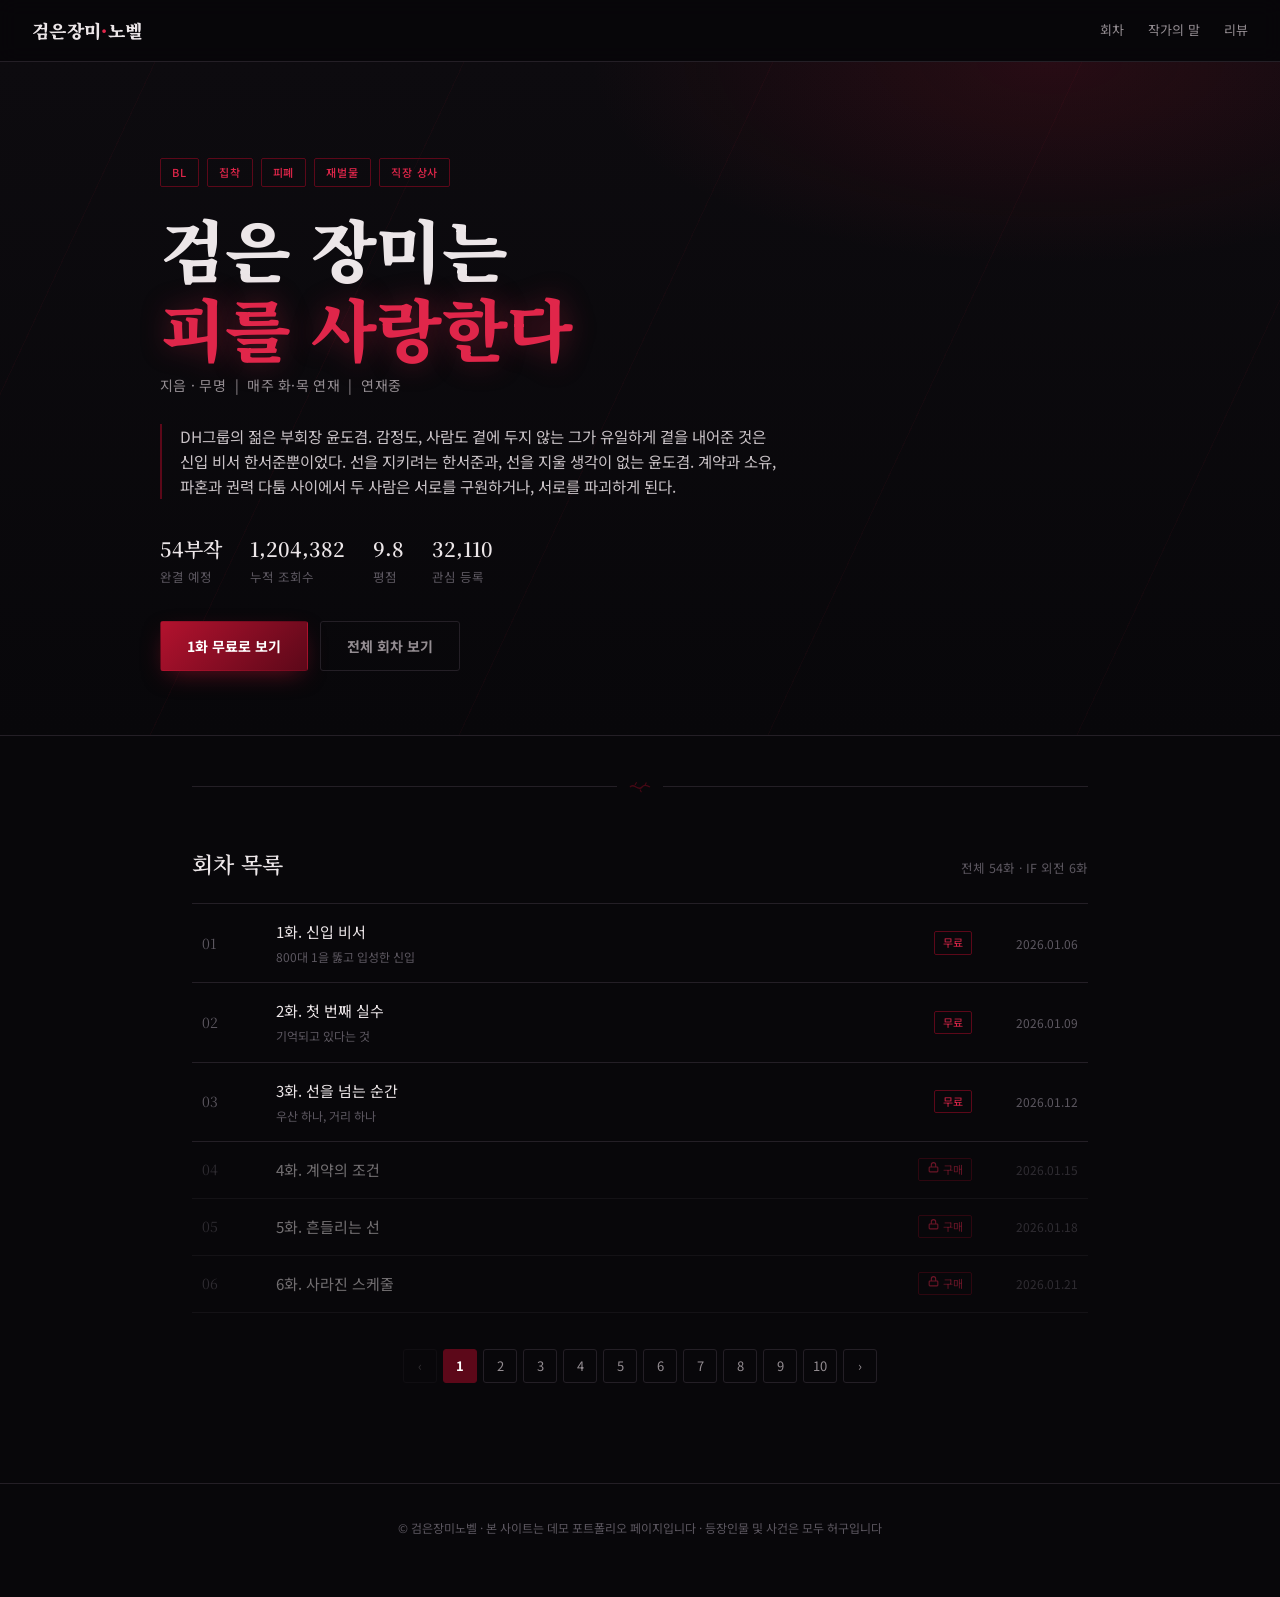
==== index.html @ 2452d122 "Add files via upload" ====
<!DOCTYPE html>
<html lang="ko">
<head>
<meta charset="UTF-8">
<meta name="viewport" content="width=device-width, initial-scale=1.0">
<title>검은 장미는 피를 사랑한다</title>
<meta name="description" content="DH그룹 후계자 윤도겸과 그의 비서 한서준. 집착과 소유욕이 만든 피폐 로맨스.">
<link rel="stylesheet" href="style.css">
</head>
<body>

<div class="topbar">
  <a href="index.html" class="brand">검은장미<span>·</span>노벨</a>
  <nav>
    <a href="#chapters">회차</a>
    <a href="#" onclick="return false;">작가의 말</a>
    <a href="#" onclick="return false;">리뷰</a>
  </nav>
</div>

<header class="hero">
  <div class="hero-inner">
    <div class="hero-tags">
      <span class="tag">BL</span>
      <span class="tag">집착</span>
      <span class="tag">피폐</span>
      <span class="tag">재벌물</span>
      <span class="tag">직장 상사</span>
    </div>
    <h1>검은 장미는<br><span class="accent">피를 사랑한다</span></h1>
    <p class="byline">지음 · 무명 &nbsp;|&nbsp; 매주 화·목 연재 &nbsp;|&nbsp; 연재중</p>
    <p class="synopsis">
      DH그룹의 젊은 부회장 윤도겸. 감정도, 사람도 곁에 두지 않는 그가
      유일하게 곁을 내어준 것은 신입 비서 한서준뿐이었다.
      선을 지키려는 한서준과, 선을 지울 생각이 없는 윤도겸.
      계약과 소유, 파혼과 권력 다툼 사이에서 두 사람은
      서로를 구원하거나, 서로를 파괴하게 된다.
    </p>
    <div class="hero-stats">
      <div><strong>54부작</strong>완결 예정</div>
      <div><strong>1,204,382</strong>누적 조회수</div>
      <div><strong>9.8</strong>평점</div>
      <div><strong>32,110</strong>관심 등록</div>
    </div>
    <div class="hero-actions">
      <a href="ep1.html" class="btn btn-primary">1화 무료로 보기</a>
      <a href="#chapters" class="btn btn-ghost">전체 회차 보기</a>
    </div>
  </div>
</header>

<div class="thorn-divider" style="margin-top:44px;">
  <span class="line"></span>
  <svg width="22" height="14" viewBox="0 0 22 14" fill="none"><path d="M1 7C5 2 9 12 13 7C15 4.5 17 4.5 21 7" stroke="currentColor" stroke-width="1.3"/><path d="M6 5L7.6 2.2M11 9.5L12.4 12.2M16 5.3L17.4 2.6" stroke="currentColor" stroke-width="1.1"/></svg>
  <span class="line"></span>
</div>

<section class="chapters-section" id="chapters">
  <div class="chapters-head">
    <h2>회차 목록</h2>
    <span class="count" id="chapterCount">전체 60화</span>
  </div>

  <ul class="chapter-list" id="chapterList"></ul>

  <div class="if-banner" id="ifBanner" style="display:none;">
    <div class="if-banner-inner">
      <div class="mark">IF</div>
      <p>본편과 다른 선택, 다른 결말 — 독자들이 가장 많이 요청한 순간들을 다시 그린 외전입니다.</p>
    </div>
  </div>

  <div class="pagination" id="pagination"></div>
</section>

<footer>
  © 검은장미노벨 · 본 사이트는 데모 포트폴리오 페이지입니다 · 등장인물 및 사건은 모두 허구입니다
</footer>

<script>
/* ---------- 데이터 ---------- */
const PER_PAGE = 6;
const TOTAL_PAGES = 10;

const mainTitles = [
  ["1화","신입 비서","800대 1을 뚫고 입성한 신입"],
  ["2화","첫 번째 실수","기억되고 있다는 것"],
  ["3화","선을 넘는 순간","우산 하나, 거리 하나"],
  ["4화","계약의 조건",""],
  ["5화","흔들리는 선",""],
  ["6화","사라진 스케줄",""],
  ["7화","뜻밖의 초대",""],
  ["8화","부회장의 방",""],
  ["9화","소문",""],
  ["10화","검은 장미 한 송이",""],
  ["11화","잠식",""],
  ["12화","균열",""],
  ["13화","후계자 발표",""],
  ["14화","정략결혼",""],
  ["15화","파혼 선언",""],
  ["16화","감금",""],
  ["17화","열쇠는 하나뿐",""],
  ["18화","권력 다툼의 시작",""],
  ["19화","배신",""],
  ["20화","납치",""],
  ["21화","협상",""],
  ["22화","되찾은 자리",""],
  ["23화","진실",""],
  ["24화","마지막 이사회",""],
  ["25화","선택",""],
  ["26화","대가",""],
  ["27화","재계약",""],
  ["28화","은밀한 거래",""],
  ["29화","그림자",""],
  ["30화","폭로",""],
  ["31화","추락",""],
  ["32화","붕괴 직전",""],
  ["33화","마지막 경고",""],
  ["34화","밀실",""],
  ["35화","사냥",""],
  ["36화","도주",""],
  ["37화","되돌릴 수 없는 선",""],
  ["38화","심연",""],
  ["39화","각성",""],
  ["40화","반격",""],
  ["41화","최후의 이사회",""],
  ["42화","승계 전쟁",""],
  ["43화","무너지는 벽",""],
  ["44화","진심",""],
  ["45화","고백",""],
  ["46화","상처",""],
  ["47화","봉합",""],
  ["48화","겨울의 끝",""],
  ["49화","봄이 오는 소리",""],
  ["50화","구원",""],
  ["51화","서로에게",""],
  ["52화","마지막 장미",""],
  ["53화","완결",""],
  ["54화","에필로그 · 그 후",""],
];

const ifTitles = [
  ["IF 1","그날, 비가 오지 않았다면",""],
  ["IF 2","다른 선택",""],
  ["IF 3","파혼하지 않았다면",""],
  ["IF 4","한서준이 끝까지 몰랐다면",""],
  ["IF 5","겨울, 두 사람의 신혼",""],
  ["IF 6","몇 년 후",""],
];

const links = {1:"ep1.html", 2:"ep2.html", 3:"ep3.html"};

function baseDate(offsetDays){
  const d = new Date(2026,0,6); // 2026-01-06 화요일 연재 시작
  d.setDate(d.getDate() + offsetDays);
  return `${d.getFullYear()}.${String(d.getMonth()+1).padStart(2,'0')}.${String(d.getDate()).padStart(2,'0')}`;
}

const mainChapters = mainTitles.map((t, i) => ({
  num: i+1,
  title: t[0] + ". " + t[1],
  sub: t[2],
  date: baseDate(i*3),
  locked: !(i+1 in links),
  link: links[i+1] || null,
  free: (i+1) <= 3,
}));

const ifChapters = ifTitles.map((t, i) => ({
  num: null,
  title: t[0] + " · " + t[1],
  sub: t[2],
  date: baseDate(200 + i*7),
  locked: true,
  link: null,
  free: false,
  isIf: true,
}));

document.getElementById('chapterCount').textContent = `전체 ${mainChapters.length}화 · IF 외전 ${ifChapters.length}화`;

/* ---------- 렌더 ---------- */
function renderList(page){
  const listEl = document.getElementById('chapterList');
  const ifBanner = document.getElementById('ifBanner');
  listEl.innerHTML = '';

  let pageItems;
  if(page < TOTAL_PAGES){
    const start = (page-1)*PER_PAGE;
    pageItems = mainChapters.slice(start, start+PER_PAGE);
    ifBanner.style.display = 'none';
  } else {
    // 마지막 페이지: 남은 본편 + IF 외전
    const start = (page-1)*PER_PAGE;
    const remain = mainChapters.slice(start, start+PER_PAGE);
    pageItems = remain.concat(ifChapters);
    ifBanner.style.display = remain.length ? 'block' : 'none';
    if(!remain.length){ ifBanner.style.display='none'; }
  }

  pageItems.forEach(ch => {
    const locked = ch.locked;
    const tag = locked ? 'div' : 'a';
    const row = document.createElement(tag);
    row.className = 'chapter-row' + (locked ? ' locked' : '');
    if(!locked) row.href = ch.link;

    const lockSvg = `<svg class="lock-icon" viewBox="0 0 24 24" fill="none" stroke="currentColor" stroke-width="2"><rect x="4" y="11" width="16" height="9" rx="1.5"/><path d="M8 11V7a4 4 0 0 1 8 0v4"/></svg>`;

    row.innerHTML = `
      <span class="ch-num">${ch.num ? String(ch.num).padStart(2,'0') : '·'}</span>
      <span class="ch-title">${ch.title}${ch.isIf ? '<span class="if-flag">IF 외전</span>' : ''}${ch.sub ? `<small>${ch.sub}</small>` : ''}</span>
      <span class="ch-badge">${ch.free ? '무료' : (locked ? lockSvg + ' 구매' : '무료')}</span>
      <span class="ch-date">${ch.date}</span>
    `;
    listEl.appendChild(row);
  });
}

function renderPagination(active){
  const el = document.getElementById('pagination');
  el.innerHTML = '';
  const prev = document.createElement('button');
  prev.textContent = '‹';
  prev.disabled = active === 1;
  prev.onclick = () => goPage(active-1);
  el.appendChild(prev);

  for(let p=1; p<=TOTAL_PAGES; p++){
    const b = document.createElement('button');
    b.textContent = p;
    if(p === active) b.classList.add('active');
    b.onclick = () => goPage(p);
    el.appendChild(b);
  }

  const next = document.createElement('button');
  next.textContent = '›';
  next.disabled = active === TOTAL_PAGES;
  next.onclick = () => goPage(active+1);
  el.appendChild(next);
}

function goPage(p){
  if(p < 1 || p > TOTAL_PAGES) return;
  renderList(p);
  renderPagination(p);
  document.getElementById('chapters').scrollIntoView({behavior:'smooth', block:'start'});
}

goPage(1);
</script>

</body>
</html>
---- style.css ----
/* ==========================================================================
   검은 장미는 피를 사랑한다 — 웹소설 플랫폼 스타일
   Palette: 근본은 칠흑, 상흔처럼 번지는 붉은색
   ========================================================================== */

@import url('https://fonts.googleapis.com/css2?family=Noto+Serif+KR:wght@200;400;600;900&family=Noto+Sans+KR:wght@300;400;500;700&display=swap');

:root{
  --black-deep:#08070a;
  --black:#0d0b0f;
  --black-elevated:#161318;
  --black-line:#241f26;
  --red:#b3122e;
  --red-bright:#e0264a;
  --red-deep:#5c0819;
  --text:#ece6e8;
  --text-dim:#948d92;
  --text-faint:#5c5760;
  --serif:'Noto Serif KR', serif;
  --sans:'Noto Sans KR', sans-serif;
}

*{box-sizing:border-box;}
html{scroll-behavior:smooth;}

body{
  margin:0;
  background:var(--black-deep);
  color:var(--text);
  font-family:var(--sans);
  line-height:1.6;
  -webkit-font-smoothing:antialiased;
}

a{color:inherit; text-decoration:none;}

::selection{background:var(--red-deep); color:#fff;}

/* focus visibility for keyboard nav */
a:focus-visible, button:focus-visible{
  outline:2px solid var(--red-bright);
  outline-offset:3px;
}

@media (prefers-reduced-motion: reduce){
  *{animation-duration:0.001ms !important; transition-duration:0.001ms !important;}
}

/* ---------- 상단 바 ---------- */
.topbar{
  position:sticky; top:0; z-index:40;
  display:flex; align-items:center; justify-content:space-between;
  padding:16px 32px;
  background:rgba(8,7,10,0.85);
  backdrop-filter:blur(10px);
  border-bottom:1px solid var(--black-line);
}
.topbar .brand{
  font-family:var(--serif); font-weight:900; letter-spacing:0.02em;
  font-size:18px; color:var(--text);
}
.topbar .brand span{color:var(--red-bright);}
.topbar nav{display:flex; gap:24px; font-size:13px; color:var(--text-dim);}
.topbar nav a:hover{color:var(--red-bright);}

/* ---------- 히어로 ---------- */
.hero{
  position:relative;
  padding:96px 32px 64px;
  overflow:hidden;
  background:
    radial-gradient(ellipse 60% 50% at 82% 0%, rgba(179,18,46,0.16), transparent 60%),
    linear-gradient(180deg, var(--black) 0%, var(--black-deep) 100%);
  border-bottom:1px solid var(--black-line);
}
.hero::before{
  /* 갈라진 장미 가시 라인 - signature element */
  content:"";
  position:absolute; inset:0;
  background-image: repeating-linear-gradient(115deg, transparent 0 140px, rgba(179,18,46,0.05) 140px 141px, transparent 141px 280px);
  pointer-events:none;
}
.hero-inner{
  max-width:960px; margin:0 auto; position:relative; z-index:1;
}
.hero-tags{
  display:flex; gap:8px; margin-bottom:22px; flex-wrap:wrap;
}
.tag{
  font-size:11px; letter-spacing:0.08em; padding:5px 11px;
  border:1px solid var(--red-deep); color:var(--red-bright);
  border-radius:2px; font-family:var(--sans); font-weight:500;
}
.hero h1{
  font-family:var(--serif); font-weight:900;
  font-size:clamp(40px, 6vw, 68px);
  line-height:1.15; margin:0 0 8px;
  letter-spacing:-0.01em;
}
.hero h1 .accent{
  color:var(--red-bright);
  text-shadow:0 0 28px rgba(224,38,74,0.35);
}
.hero .byline{
  font-size:14px; color:var(--text-dim); margin:0 0 28px;
  font-family:var(--sans); letter-spacing:0.02em;
}
.hero .synopsis{
  font-size:15.5px; color:var(--text); max-width:620px;
  border-left:2px solid var(--red-deep); padding-left:18px;
  margin:0 0 34px; color:#c9c2c6;
}
.hero-stats{
  display:flex; gap:28px; margin-bottom:34px; flex-wrap:wrap;
}
.hero-stats div{font-size:12.5px; color:var(--text-faint);}
.hero-stats strong{
  display:block; font-family:var(--serif); font-size:20px;
  color:var(--text); font-weight:600; margin-bottom:2px;
}
.hero-actions{display:flex; gap:12px; flex-wrap:wrap;}
.btn{
  font-family:var(--sans); font-size:14px; font-weight:700;
  padding:13px 26px; border-radius:3px; cursor:pointer;
  border:1px solid transparent; transition:transform .15s ease, box-shadow .15s ease;
}
.btn:hover{transform:translateY(-1px);}
.btn-primary{
  background:linear-gradient(135deg, var(--red) 0%, var(--red-deep) 100%);
  color:#fff; box-shadow:0 8px 24px -8px rgba(179,18,46,0.6);
}
.btn-ghost{
  background:transparent; border-color:var(--black-line); color:var(--text-dim);
}
.btn-ghost:hover{border-color:var(--red-deep); color:var(--text);}

/* ---------- 가시 구분선 ---------- */
.thorn-divider{
  max-width:960px; margin:0 auto; padding:0 32px;
  display:flex; align-items:center; gap:12px; color:var(--red-deep);
}
.thorn-divider .line{flex:1; height:1px; background:var(--black-line);}
.thorn-divider svg{flex-shrink:0; opacity:0.75;}

/* ---------- 목차 섹션 ---------- */
.chapters-section{
  max-width:960px; margin:0 auto; padding:52px 32px 100px;
}
.chapters-head{
  display:flex; align-items:baseline; justify-content:space-between;
  margin-bottom:22px; flex-wrap:wrap; gap:10px;
}
.chapters-head h2{
  font-family:var(--serif); font-weight:600; font-size:22px; margin:0;
}
.chapters-head .count{font-size:12.5px; color:var(--text-faint);}

.chapter-list{list-style:none; margin:0; padding:0; border-top:1px solid var(--black-line);}
.chapter-row{
  display:grid;
  grid-template-columns:56px 1fr auto 88px;
  align-items:center; gap:18px;
  padding:16px 10px;
  border-bottom:1px solid var(--black-line);
  transition:background .15s ease;
}
a.chapter-row{cursor:pointer;}
a.chapter-row:hover{background:var(--black-elevated);}
a.chapter-row:hover .ch-title{color:var(--red-bright);}
.chapter-row.locked{opacity:0.46; cursor:not-allowed;}
.chapter-row.locked:hover{background:transparent;}

.ch-num{
  font-family:var(--serif); font-size:14px; color:var(--text-faint);
  font-variant-numeric:tabular-nums;
}
.ch-title{font-size:15px; color:var(--text); transition:color .15s ease;}
.ch-title small{display:block; font-size:12px; color:var(--text-faint); margin-top:3px; font-weight:400;}
.ch-badge{font-size:11px; color:var(--red-bright); border:1px solid var(--red-deep); padding:2px 8px; border-radius:2px; white-space:nowrap;}
.ch-date{font-size:12px; color:var(--text-faint); text-align:right; display:flex; align-items:center; justify-content:flex-end; gap:6px;}

.lock-icon{width:13px; height:13px; flex-shrink:0;}

.if-flag{
  display:inline-block; margin-left:10px; font-size:10.5px;
  color:var(--black-deep); background:var(--red-bright);
  padding:2px 7px; border-radius:2px; font-weight:700; letter-spacing:.02em;
  vertical-align:middle;
}

/* ---------- 페이지네이션 ---------- */
.pagination{
  display:flex; justify-content:center; align-items:center;
  gap:6px; margin-top:36px; flex-wrap:wrap;
}
.pagination button{
  min-width:34px; height:34px; padding:0 8px;
  background:transparent; border:1px solid var(--black-line);
  color:var(--text-dim); font-family:var(--sans); font-size:13px;
  border-radius:3px; cursor:pointer; transition:all .15s ease;
}
.pagination button:hover{border-color:var(--red-deep); color:var(--text);}
.pagination button.active{
  background:var(--red-deep); border-color:var(--red-deep); color:#fff; font-weight:700;
}
.pagination button:disabled{opacity:0.3; cursor:not-allowed;}

/* ---------- IF 외전 안내 배너 ---------- */
.if-banner{
  max-width:960px; margin:0 auto 0; padding:0 32px;
}
.if-banner-inner{
  border:1px solid var(--red-deep);
  background:linear-gradient(135deg, rgba(179,18,46,0.08), transparent);
  padding:22px 24px; border-radius:4px;
  display:flex; align-items:center; gap:16px; flex-wrap:wrap;
  margin-top:8px;
}
.if-banner-inner .mark{
  font-family:var(--serif); font-weight:900; font-size:26px; color:var(--red-bright);
}
.if-banner-inner p{margin:0; font-size:13.5px; color:var(--text-dim); flex:1; min-width:220px;}

/* ---------- 잠금 유료 안내 카드 ---------- */
.locked-cta{
  max-width:960px; margin:26px auto 0; padding:0 32px;
}
.locked-cta-inner{
  border:1px dashed var(--black-line);
  padding:20px 22px; border-radius:4px; text-align:center;
  color:var(--text-faint); font-size:13px;
}
.locked-cta-inner strong{color:var(--red-bright); font-weight:700;}

/* ---------- 푸터 ---------- */
footer{
  border-top:1px solid var(--black-line);
  padding:34px 32px 60px; text-align:center;
  color:var(--text-faint); font-size:12px;
}

/* ---------- 뷰어(회차 읽기) 페이지 ---------- */
.viewer-header{
  max-width:720px; margin:0 auto; padding:64px 28px 28px;
}
.viewer-header .back{
  font-size:12.5px; color:var(--text-faint); display:inline-flex; align-items:center; gap:6px; margin-bottom:26px;
}
.viewer-header .back:hover{color:var(--red-bright);}
.viewer-header .eyebrow{font-size:12px; letter-spacing:0.1em; color:var(--red-bright); margin-bottom:10px; font-weight:700;}
.viewer-header h1{font-family:var(--serif); font-size:clamp(26px,4vw,34px); margin:0 0 8px; font-weight:700;}
.viewer-header .meta{font-size:12.5px; color:var(--text-faint);}

.viewer-body{
  max-width:720px; margin:0 auto; padding:0 28px 80px;
  font-family:var(--serif);
  font-size:17.5px; line-height:2.05; color:#dcd6d9;
}
.viewer-body p{margin:0 0 1.4em;}
.viewer-body .scene-break{
  text-align:center; color:var(--red-deep); margin:2.6em 0; letter-spacing:0.5em; font-size:12px;
}

.viewer-nav{
  max-width:720px; margin:0 auto; padding:0 28px 90px;
  display:flex; justify-content:space-between; gap:12px;
}
.viewer-nav a, .viewer-nav span{
  flex:1; padding:14px 18px; border:1px solid var(--black-line);
  border-radius:3px; font-size:13px; color:var(--text-dim); text-align:center;
}
.viewer-nav a:hover{border-color:var(--red-deep); color:var(--text);}
.viewer-nav span{opacity:0.35; cursor:not-allowed;}

@media (max-width:640px){
  .chapter-row{grid-template-columns:36px 1fr 70px; grid-template-areas:"num title date" ". title badge";}
  .ch-badge{display:none;}
  .topbar nav{display:none;}
  .hero{padding:72px 20px 48px;}
  .chapters-section{padding:40px 20px 80px;}
}
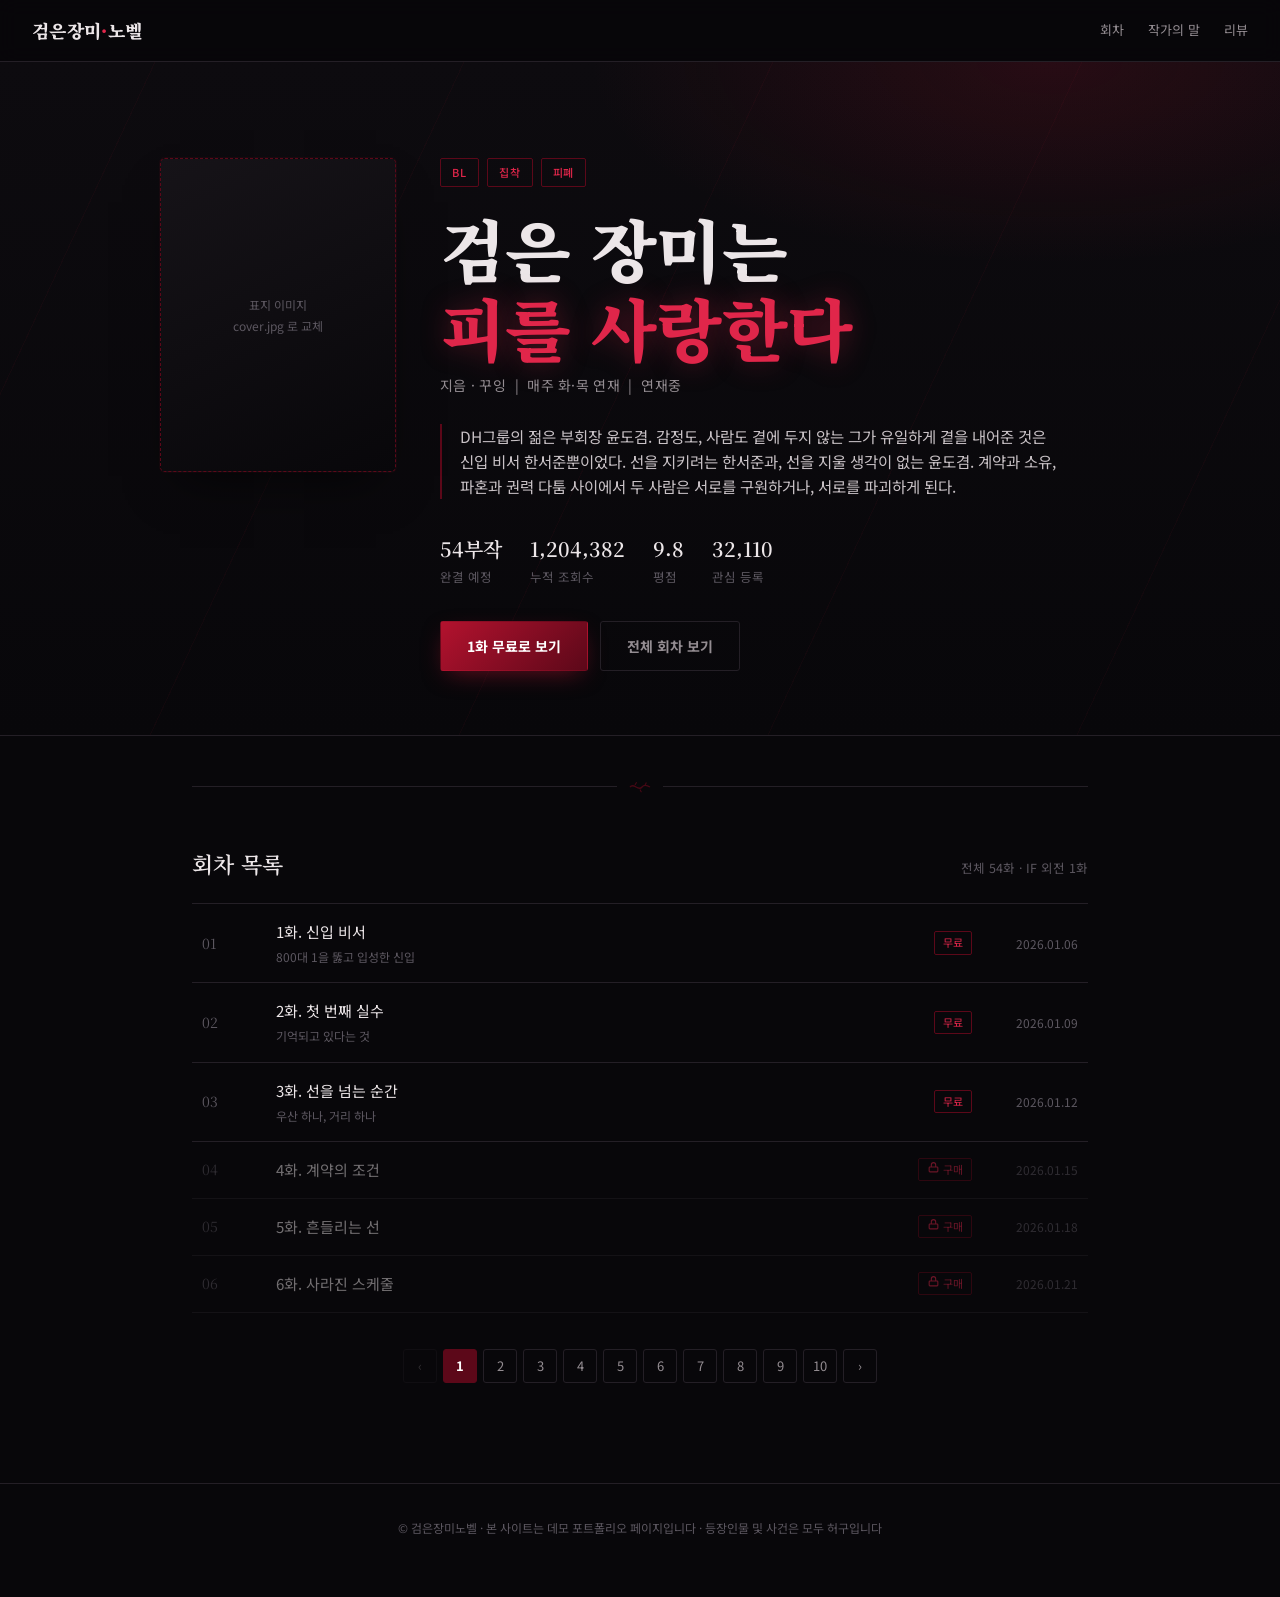
==== commit bd3e8059: "Add files via upload" ====
--- a/index.html
+++ b/index.html
@@ -20,31 +20,36 @@
 
 <header class="hero">
   <div class="hero-inner">
-    <div class="hero-tags">
-      <span class="tag">BL</span>
-      <span class="tag">집착</span>
-      <span class="tag">피폐</span>
-      <span class="tag">재벌물</span>
-      <span class="tag">직장 상사</span>
+    <div class="hero-cover" id="heroCover">
+      <img src="cover.jpg" alt="검은 장미는 피를 사랑한다 표지"
+           onerror="this.style.display='none'; this.parentElement.classList.add('cover-empty');">
+    
     </div>
-    <h1>검은 장미는<br><span class="accent">피를 사랑한다</span></h1>
-    <p class="byline">지음 · 무명 &nbsp;|&nbsp; 매주 화·목 연재 &nbsp;|&nbsp; 연재중</p>
-    <p class="synopsis">
-      DH그룹의 젊은 부회장 윤도겸. 감정도, 사람도 곁에 두지 않는 그가
-      유일하게 곁을 내어준 것은 신입 비서 한서준뿐이었다.
-      선을 지키려는 한서준과, 선을 지울 생각이 없는 윤도겸.
-      계약과 소유, 파혼과 권력 다툼 사이에서 두 사람은
-      서로를 구원하거나, 서로를 파괴하게 된다.
-    </p>
-    <div class="hero-stats">
-      <div><strong>54부작</strong>완결 예정</div>
-      <div><strong>1,204,382</strong>누적 조회수</div>
-      <div><strong>9.8</strong>평점</div>
-      <div><strong>32,110</strong>관심 등록</div>
-    </div>
-    <div class="hero-actions">
-      <a href="ep1.html" class="btn btn-primary">1화 무료로 보기</a>
-      <a href="#chapters" class="btn btn-ghost">전체 회차 보기</a>
+    <div class="hero-text">
+      <div class="hero-tags">
+        <span class="tag">BL</span>
+        <span class="tag">집착</span>
+        <span class="tag">피폐</span>
+      </div>
+      <h1>검은 장미는<br><span class="accent">피를 사랑한다</span></h1>
+      <p class="byline">지음 · 꾸잉 &nbsp;|&nbsp; 매주 화·목 연재 &nbsp;|&nbsp; 연재중</p>
+      <p class="synopsis">
+        DH그룹의 젊은 부회장 윤도겸. 감정도, 사람도 곁에 두지 않는 그가
+        유일하게 곁을 내어준 것은 신입 비서 한서준뿐이었다.
+        선을 지키려는 한서준과, 선을 지울 생각이 없는 윤도겸.
+        계약과 소유, 파혼과 권력 다툼 사이에서 두 사람은
+        서로를 구원하거나, 서로를 파괴하게 된다.
+      </p>
+      <div class="hero-stats">
+        <div><strong>54부작</strong>완결 예정</div>
+        <div><strong>1,204,382</strong>누적 조회수</div>
+        <div><strong>9.8</strong>평점</div>
+        <div><strong>32,110</strong>관심 등록</div>
+      </div>
+      <div class="hero-actions">
+        <a href="ep1.html" class="btn btn-primary">1화 무료로 보기</a>
+        <a href="#chapters" class="btn btn-ghost">전체 회차 보기</a>
+      </div>
     </div>
   </div>
 </header>
@@ -140,12 +145,7 @@
 ];
 
 const ifTitles = [
-  ["IF 1","그날, 비가 오지 않았다면",""],
-  ["IF 2","다른 선택",""],
-  ["IF 3","파혼하지 않았다면",""],
-  ["IF 4","한서준이 끝까지 몰랐다면",""],
-  ["IF 5","겨울, 두 사람의 신혼",""],
-  ["IF 6","몇 년 후",""],
+  ["IF","비 오는 날, 주운 것","한서준을 만나기 전, 다른 시간선의 윤도겸"],
 ];
 
 const links = {1:"ep1.html", 2:"ep2.html", 3:"ep3.html"};
@@ -171,8 +171,8 @@
   title: t[0] + " · " + t[1],
   sub: t[2],
   date: baseDate(200 + i*7),
-  locked: true,
-  link: null,
+  locked: false,
+  link: "if1.html",
   free: false,
   isIf: true,
 }));
@@ -211,7 +211,7 @@
     row.innerHTML = `
       <span class="ch-num">${ch.num ? String(ch.num).padStart(2,'0') : '·'}</span>
       <span class="ch-title">${ch.title}${ch.isIf ? '<span class="if-flag">IF 외전</span>' : ''}${ch.sub ? `<small>${ch.sub}</small>` : ''}</span>
-      <span class="ch-badge">${ch.free ? '무료' : (locked ? lockSvg + ' 구매' : '무료')}</span>
+      <span class="ch-badge">${ch.isIf ? '특별공개' : (ch.free ? '무료' : (locked ? lockSvg + ' 구매' : '무료'))}</span>
       <span class="ch-date">${ch.date}</span>
     `;
     listEl.appendChild(row);
--- a/style.css
+++ b/style.css
@@ -82,6 +82,33 @@
 }
 .hero-inner{
   max-width:960px; margin:0 auto; position:relative; z-index:1;
+  display:flex; gap:44px; align-items:flex-start;
+}
+.hero-text{flex:1; min-width:0;}
+.hero-cover{
+  flex:0 0 236px;
+  width:236px; aspect-ratio:3/4;
+  border-radius:5px; overflow:hidden; position:relative;
+  border:1px solid var(--black-line);
+  background:linear-gradient(155deg, var(--black-elevated) 0%, var(--black-deep) 100%);
+  box-shadow:0 24px 48px -20px rgba(0,0,0,0.65), 0 0 0 1px rgba(179,18,46,0.08);
+}
+.hero-cover img{
+  width:100%; height:100%; object-fit:cover; display:block;
+}
+.hero-cover.cover-empty{
+  border:1px dashed var(--red-deep);
+  display:flex; align-items:center; justify-content:center;
+}
+.hero-cover.cover-empty::after{
+  content:"표지 이미지\A cover.jpg 로 교체";
+  white-space:pre-line;
+  font-size:12px; line-height:1.8; text-align:center; color:var(--text-faint);
+  padding:0 20px;
+}
+@media (max-width:720px){
+  .hero-inner{flex-direction:column;}
+  .hero-cover{width:168px; flex-basis:auto;}
 }
 .hero-tags{
   display:flex; gap:8px; margin-bottom:22px; flex-wrap:wrap;
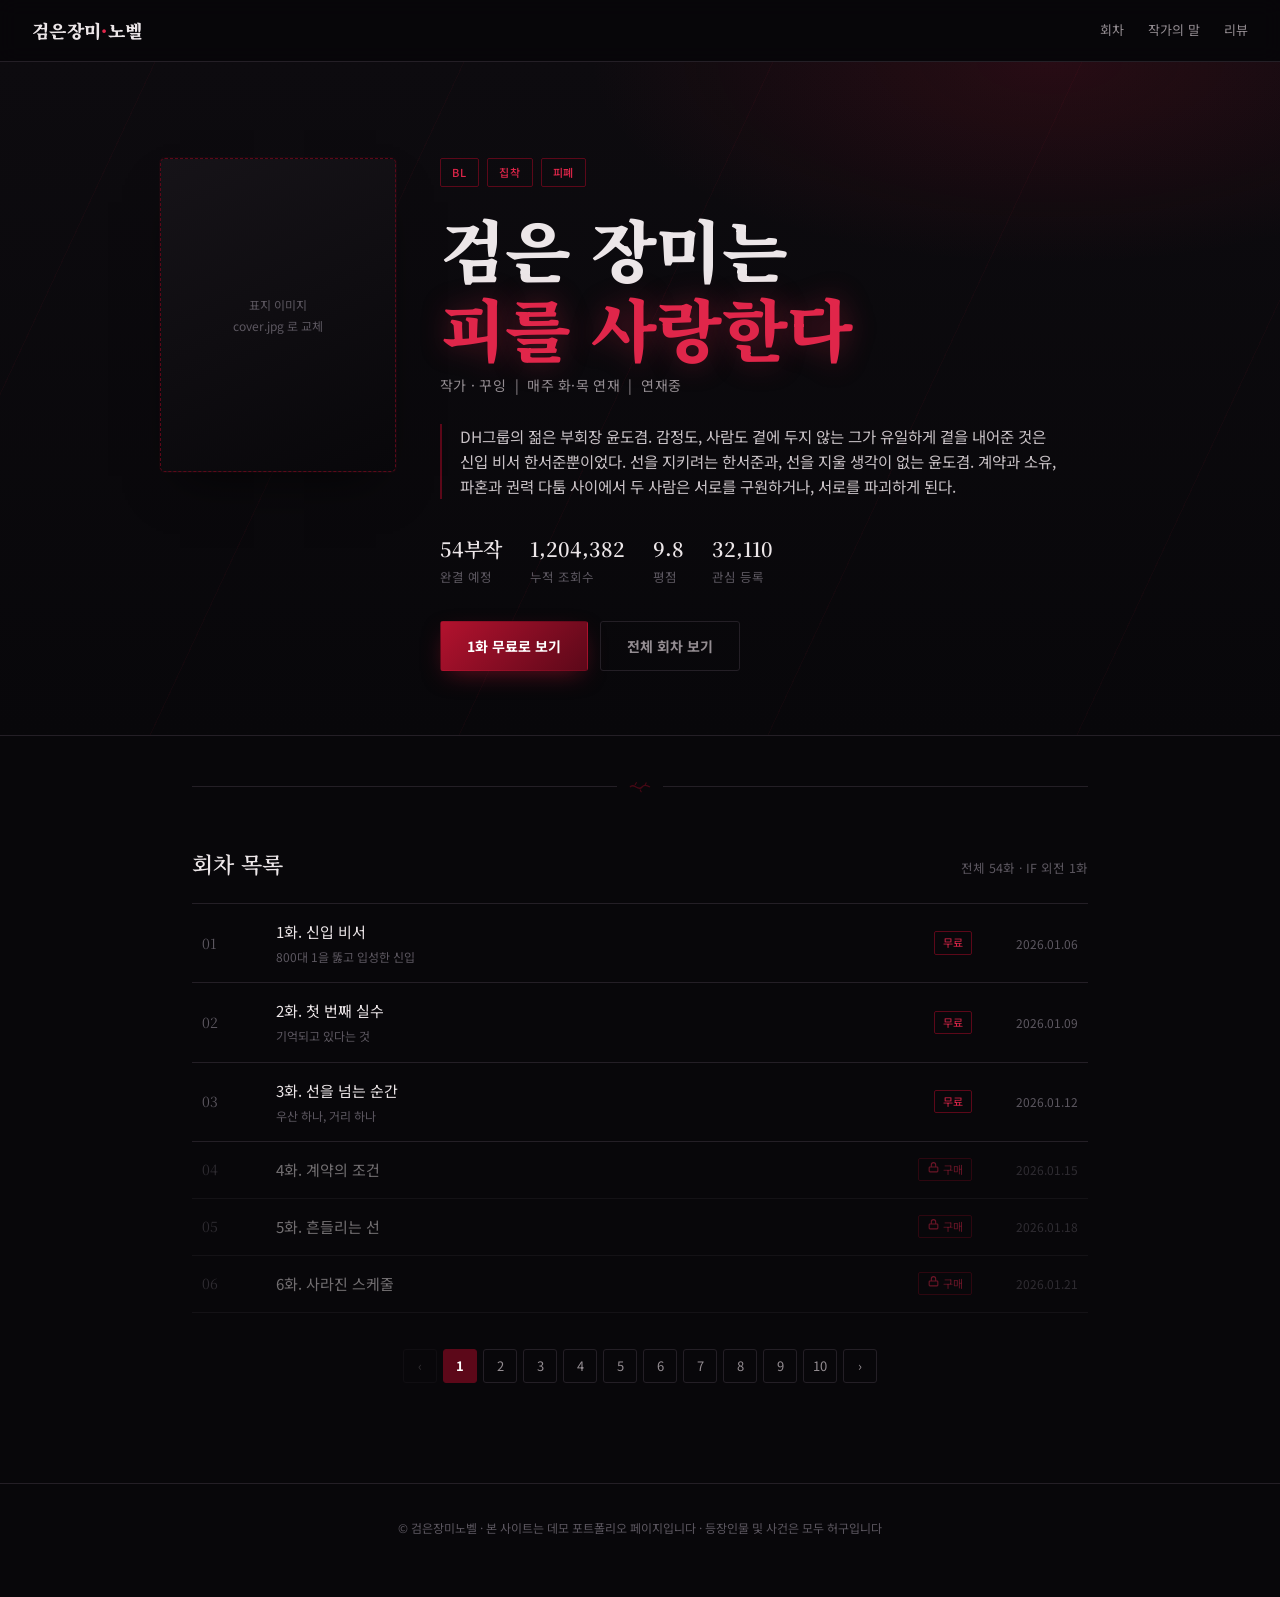
==== commit c867f447: "Add files via upload" ====
--- a/index.html
+++ b/index.html
@@ -32,7 +32,7 @@
         <span class="tag">피폐</span>
       </div>
       <h1>검은 장미는<br><span class="accent">피를 사랑한다</span></h1>
-      <p class="byline">지음 · 꾸잉 &nbsp;|&nbsp; 매주 화·목 연재 &nbsp;|&nbsp; 연재중</p>
+      <p class="byline">작가 · 꾸잉 &nbsp;|&nbsp; 매주 화·목 연재 &nbsp;|&nbsp; 연재중</p>
       <p class="synopsis">
         DH그룹의 젊은 부회장 윤도겸. 감정도, 사람도 곁에 두지 않는 그가
         유일하게 곁을 내어준 것은 신입 비서 한서준뿐이었다.
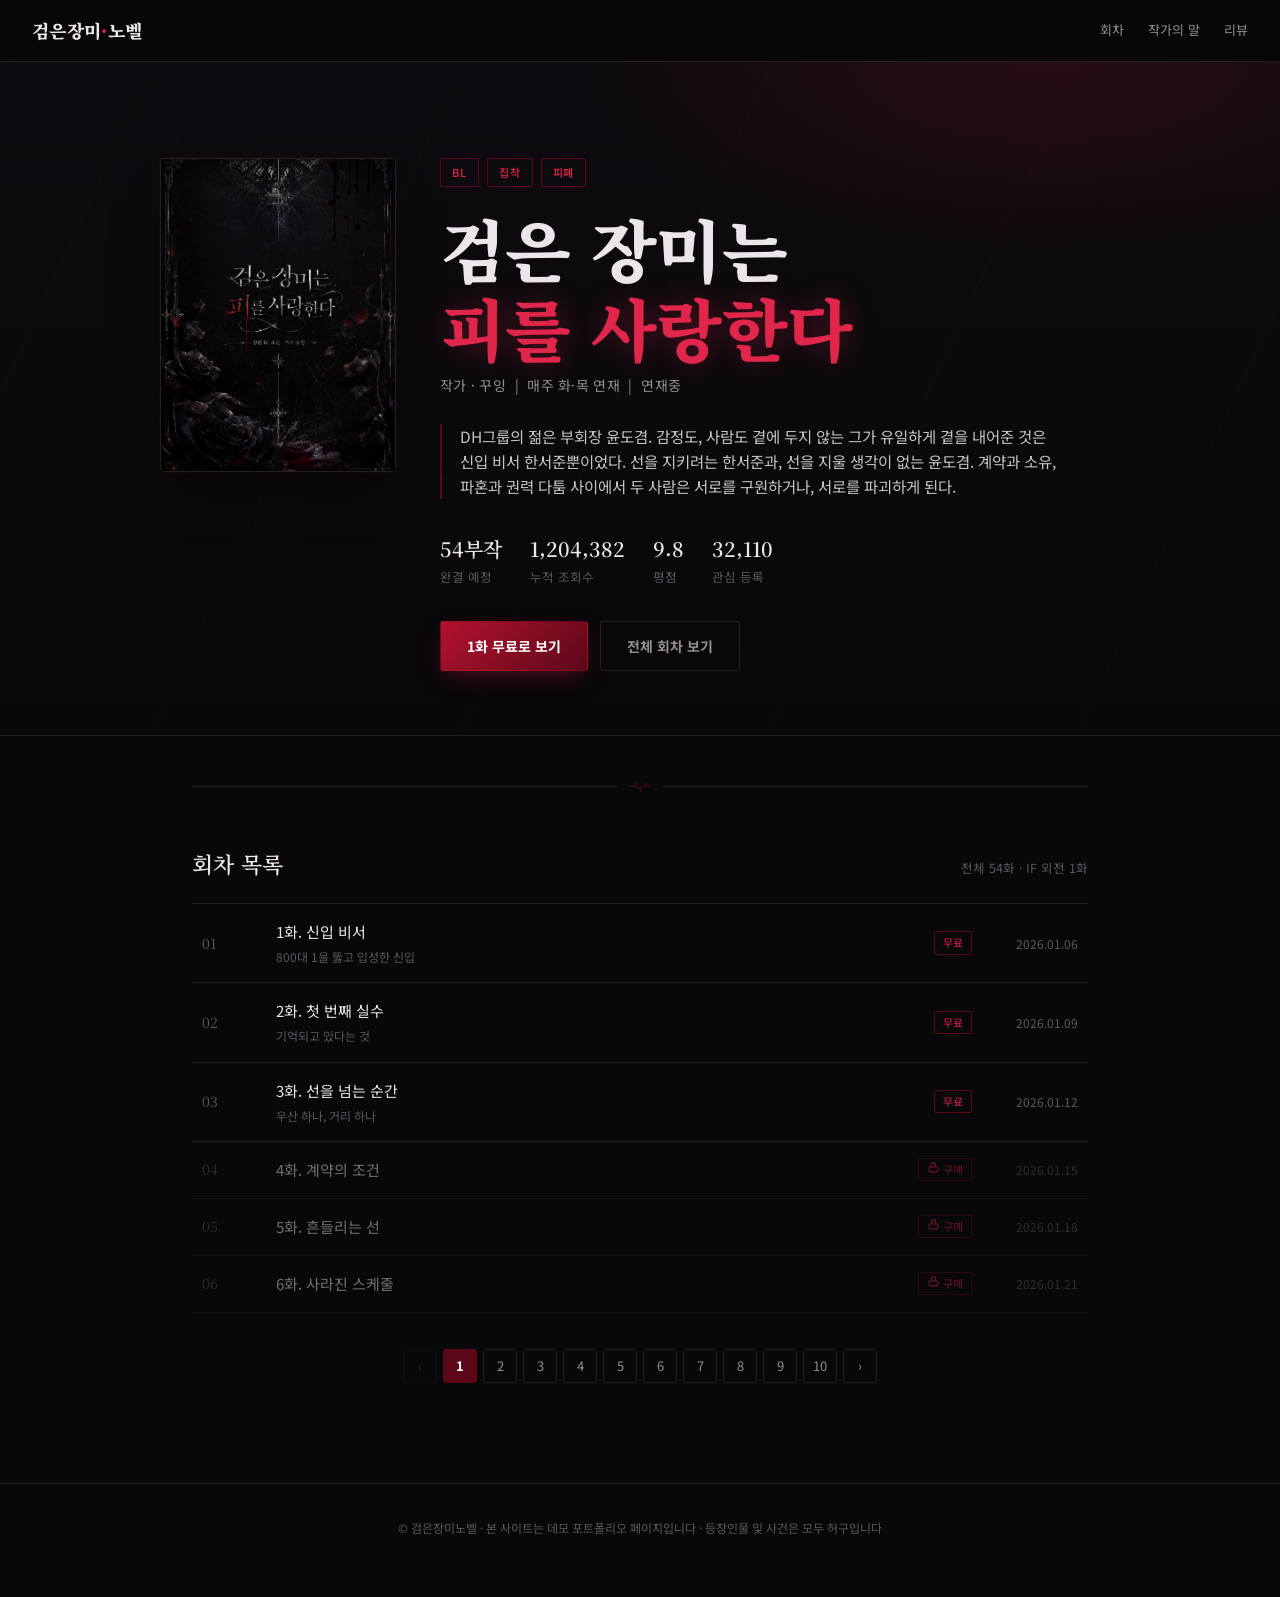
==== commit ff007e41: "Add files via upload" ====
--- a/index.html
+++ b/index.html
@@ -224,32 +224,35 @@
   const prev = document.createElement('button');
   prev.textContent = '‹';
   prev.disabled = active === 1;
-  prev.onclick = () => goPage(active-1);
+  prev.onclick = () => goPage(active-1, true);
   el.appendChild(prev);
 
   for(let p=1; p<=TOTAL_PAGES; p++){
     const b = document.createElement('button');
     b.textContent = p;
     if(p === active) b.classList.add('active');
-    b.onclick = () => goPage(p);
+    b.onclick = () => goPage(p, true);
     el.appendChild(b);
   }
 
   const next = document.createElement('button');
   next.textContent = '›';
   next.disabled = active === TOTAL_PAGES;
-  next.onclick = () => goPage(active+1);
+  next.onclick = () => goPage(active+1, true);
   el.appendChild(next);
 }
 
-function goPage(p){
+function goPage(p, scroll){
   if(p < 1 || p > TOTAL_PAGES) return;
   renderList(p);
   renderPagination(p);
-  document.getElementById('chapters').scrollIntoView({behavior:'smooth', block:'start'});
-}
-
-goPage(1);
+  if(scroll){
+    document.getElementById('chapters').scrollIntoView({behavior:'smooth', block:'start'});
+  }
+}
+
+// 페이지네이션 버튼 클릭 시에만 스크롤되도록 별도 처리
+goPage(1, false);
 </script>
 
 </body>
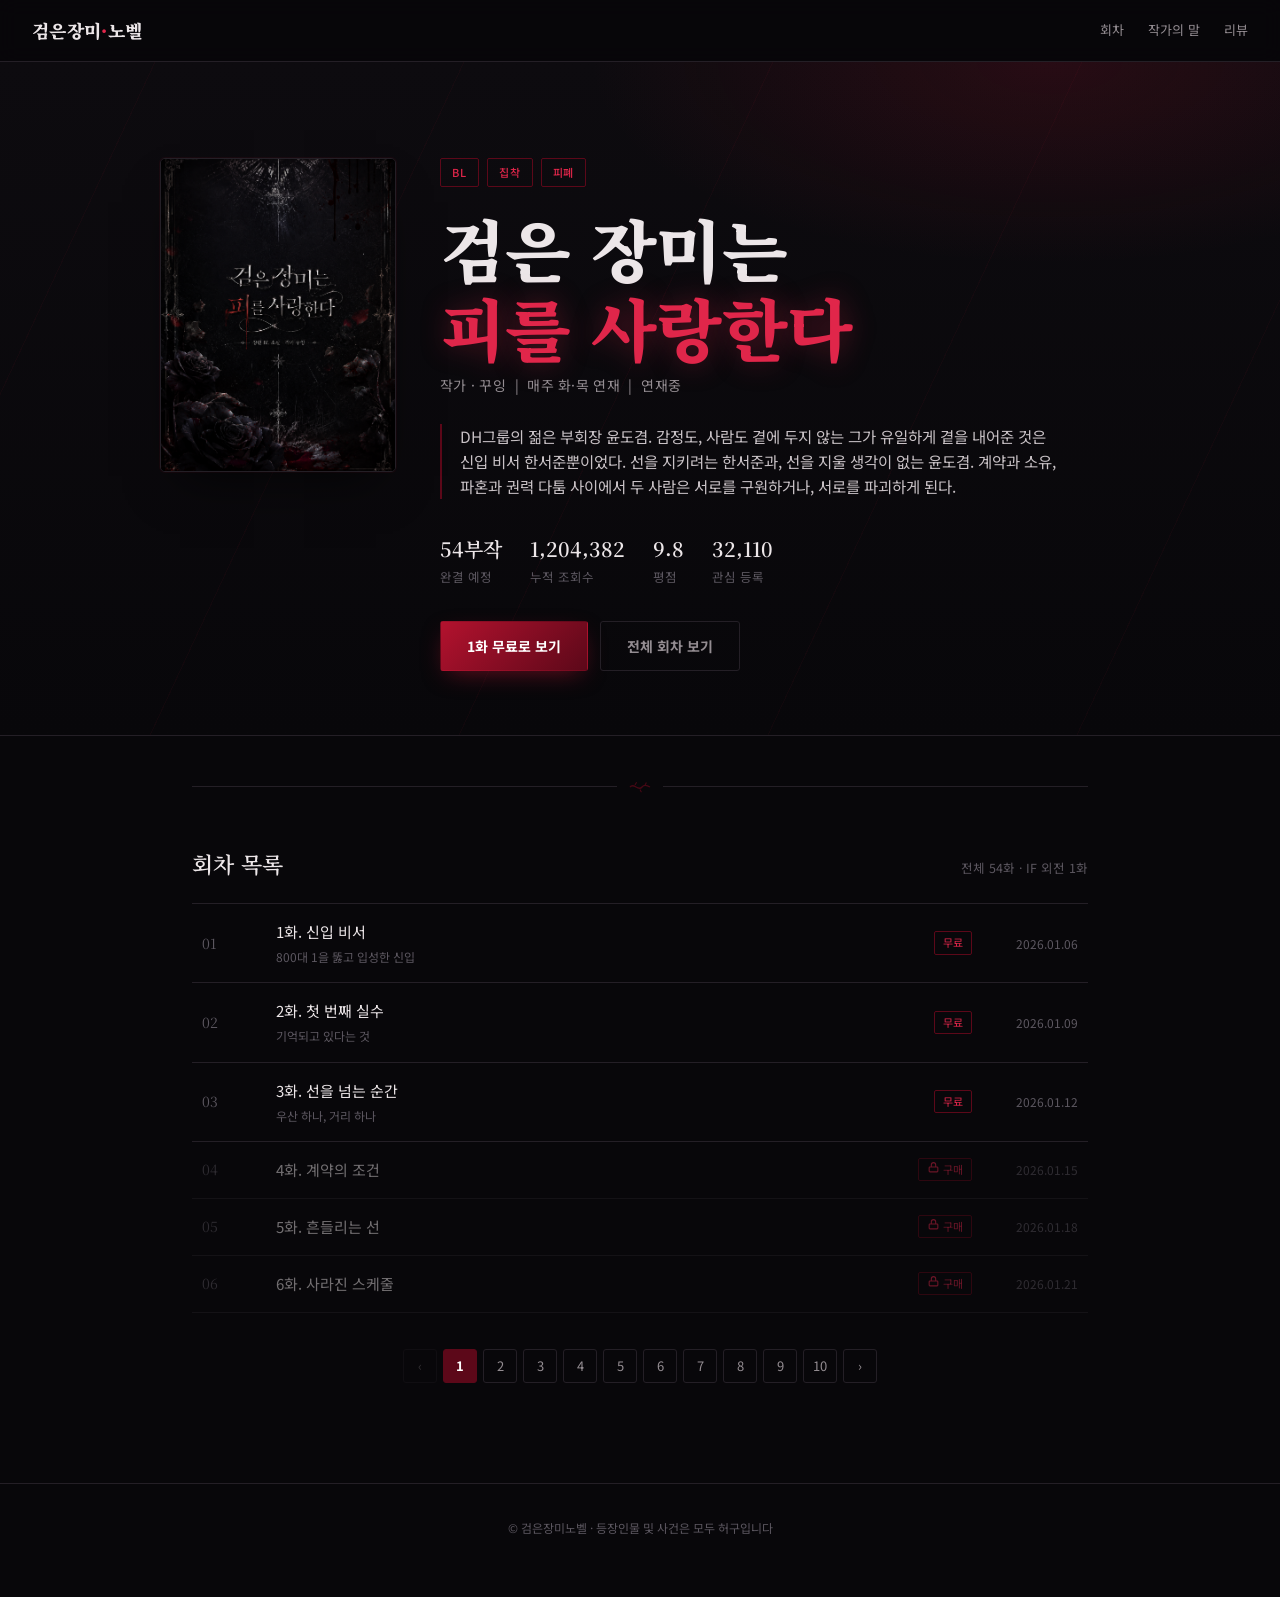
==== commit 34159fee: "Update index.html" ====
--- a/index.html
+++ b/index.html
@@ -79,7 +79,7 @@
 </section>
 
 <footer>
-  © 검은장미노벨 · 본 사이트는 데모 포트폴리오 페이지입니다 · 등장인물 및 사건은 모두 허구입니다
+  © 검은장미노벨 · 등장인물 및 사건은 모두 허구입니다
 </footer>
 
 <script>
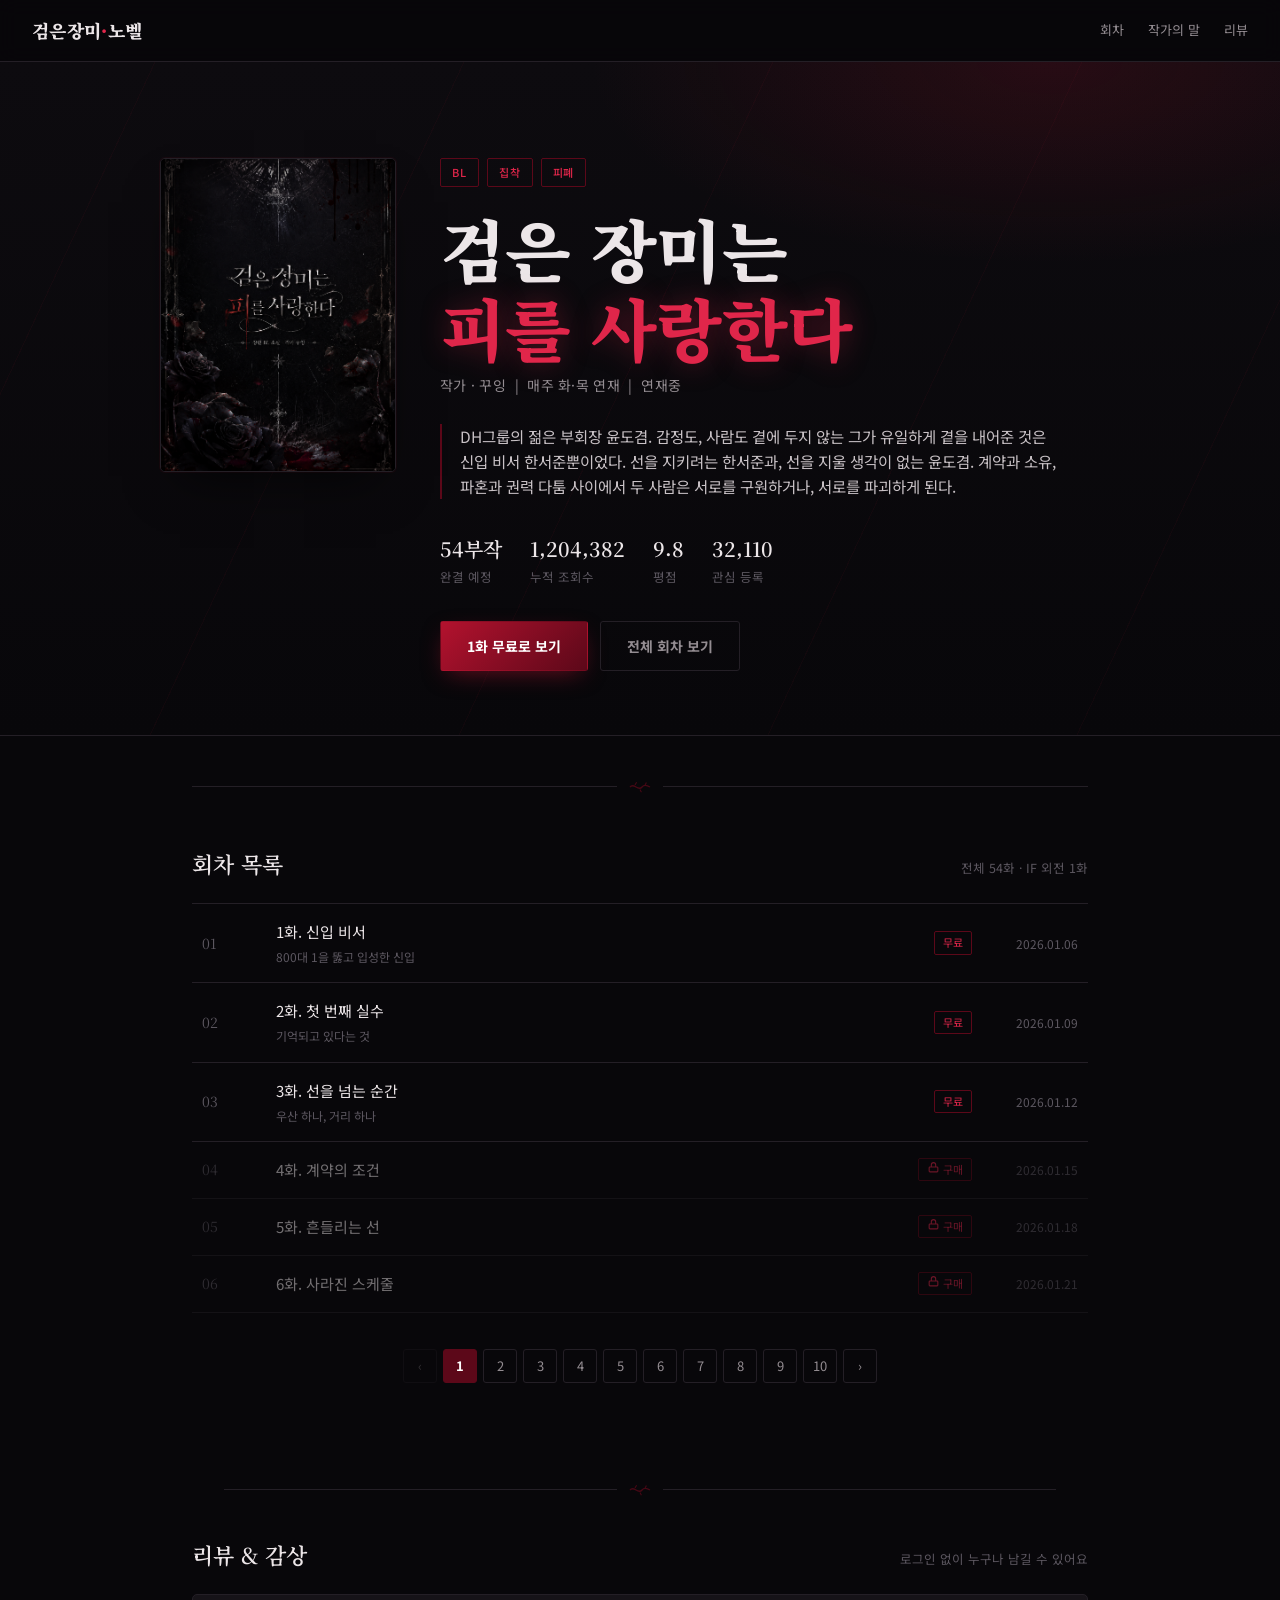
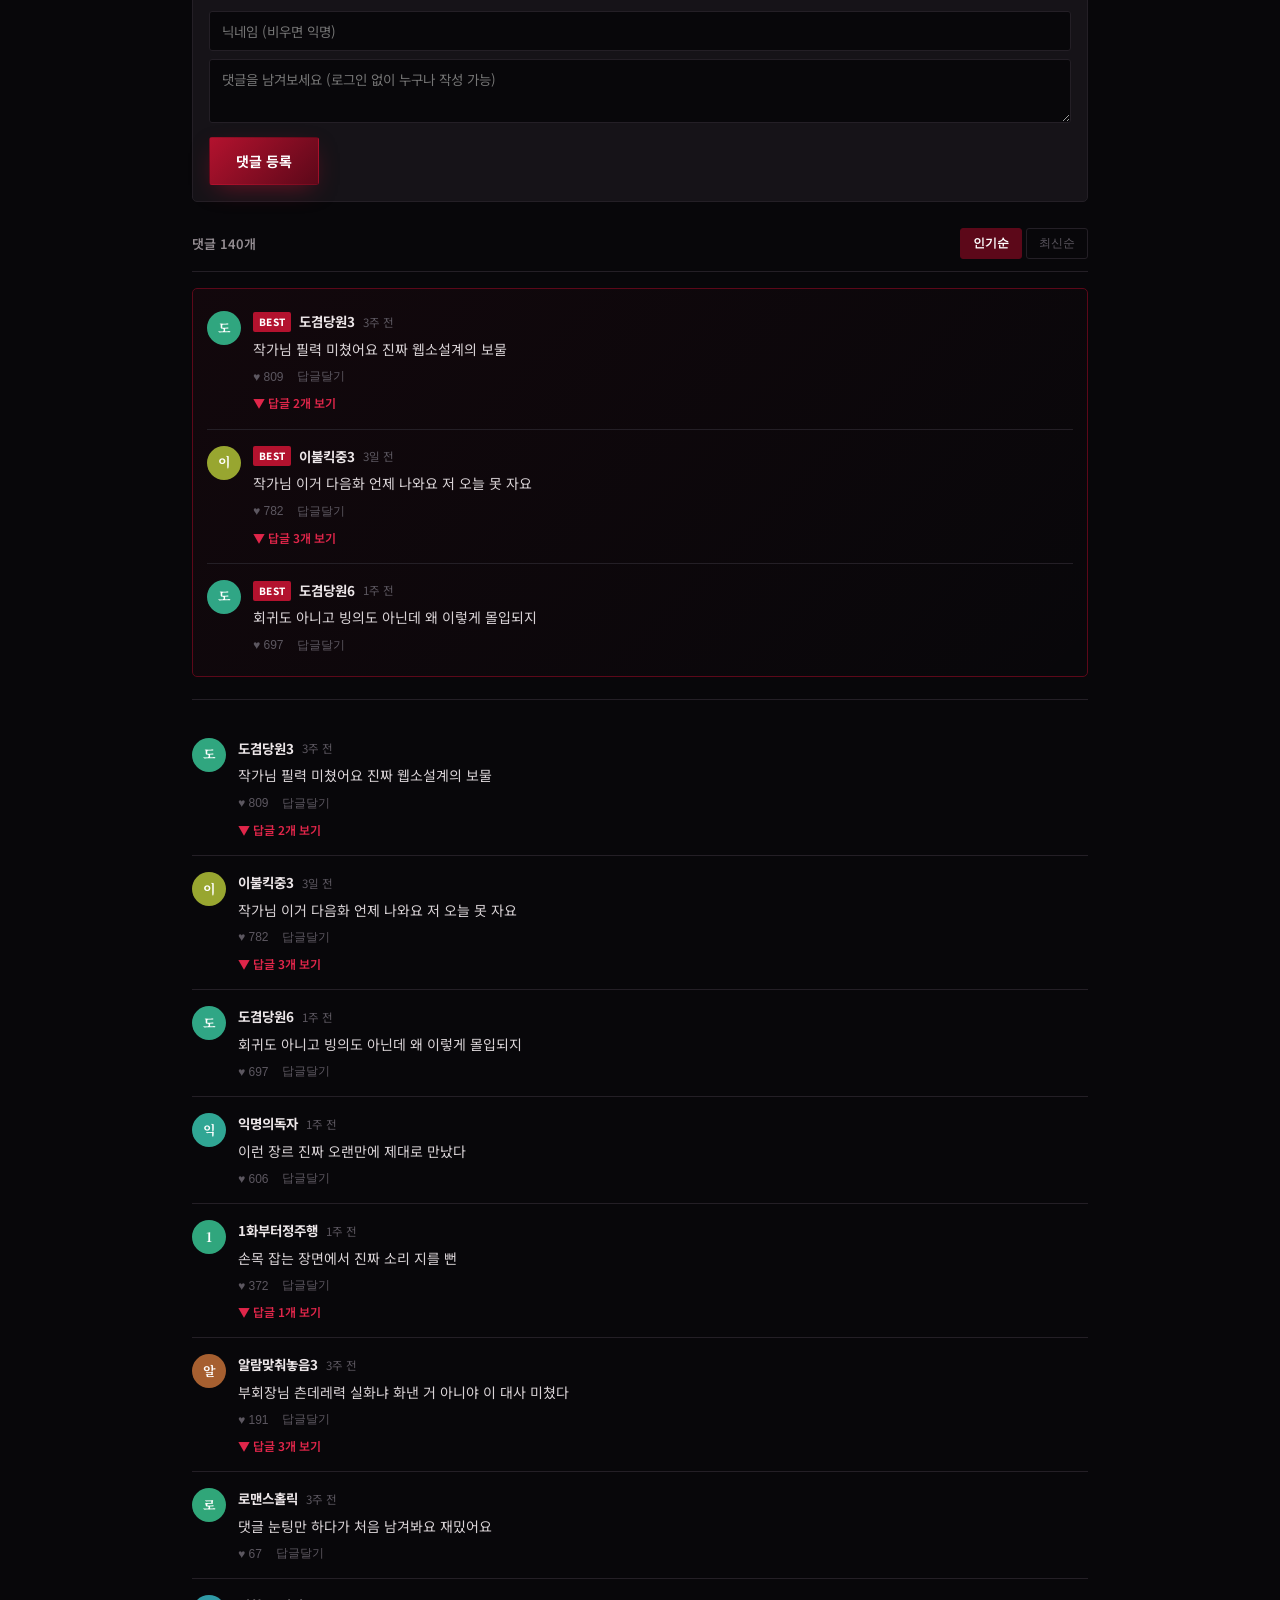
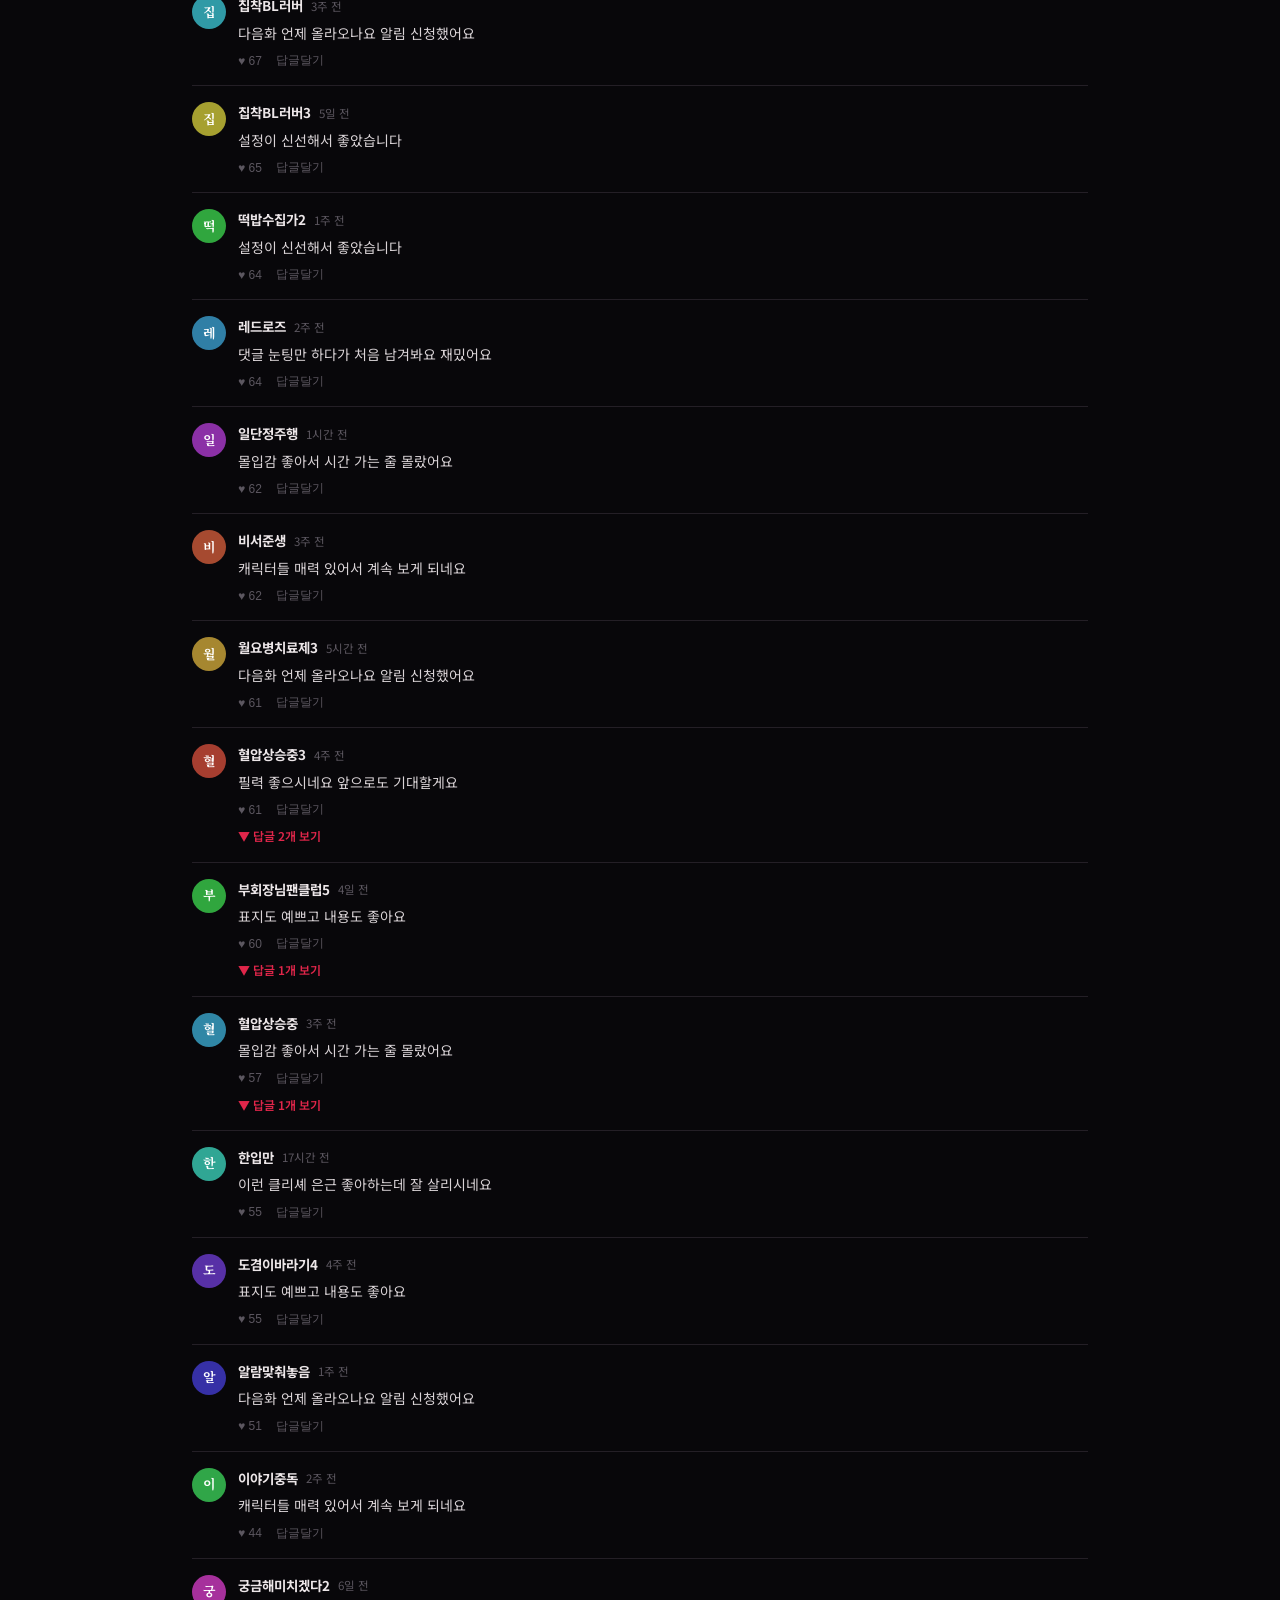
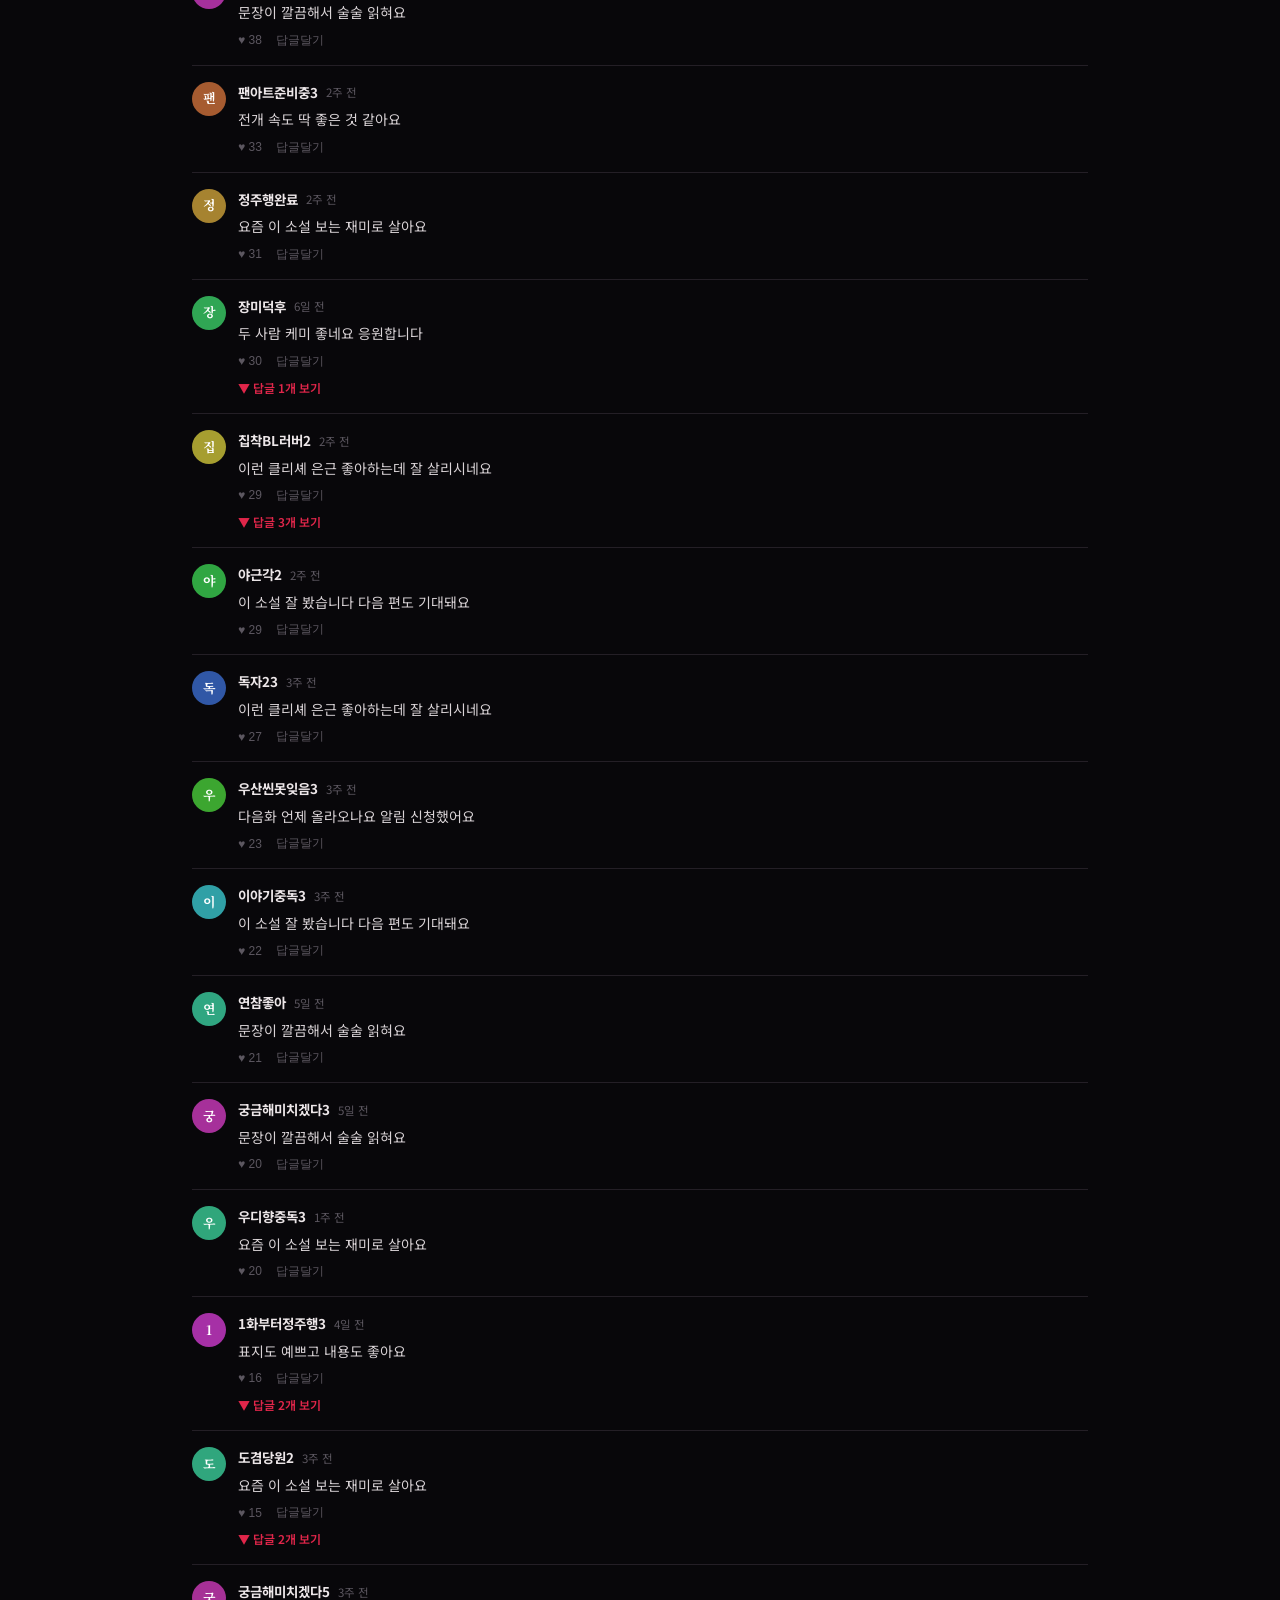
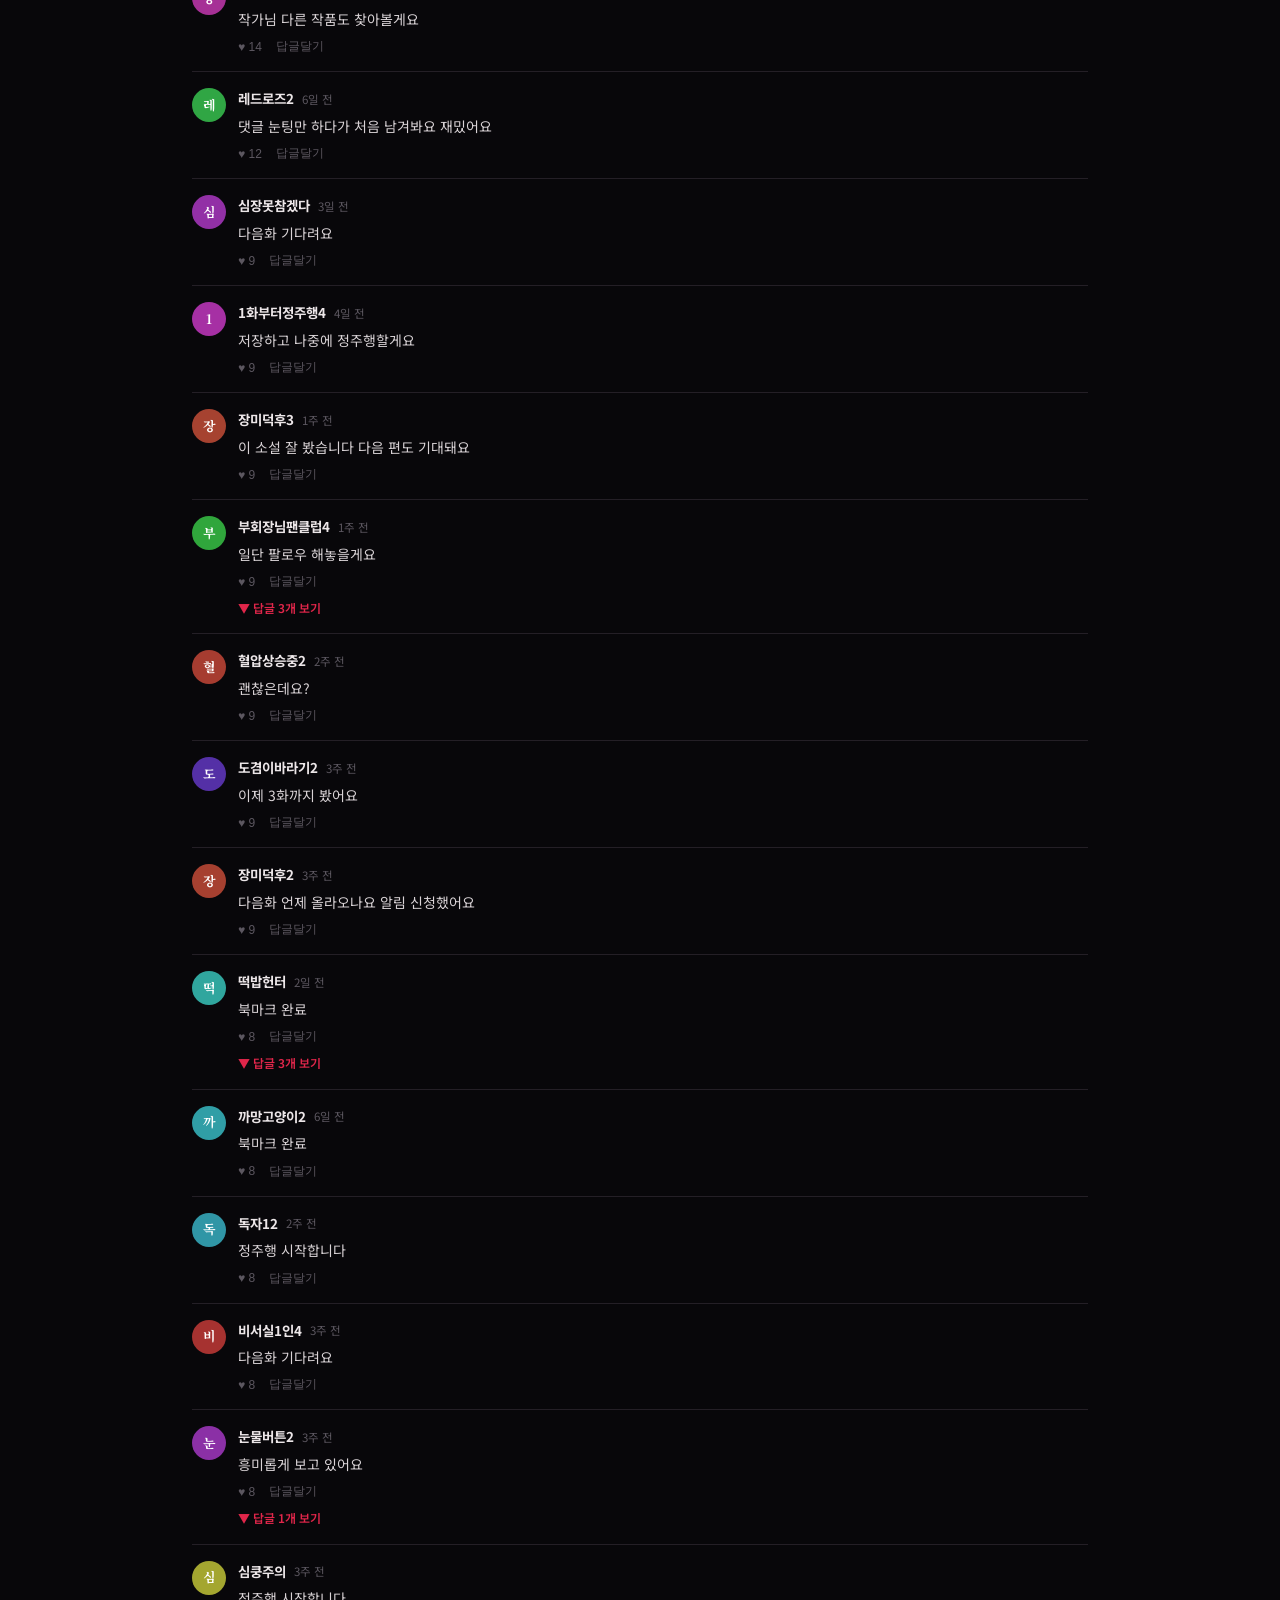
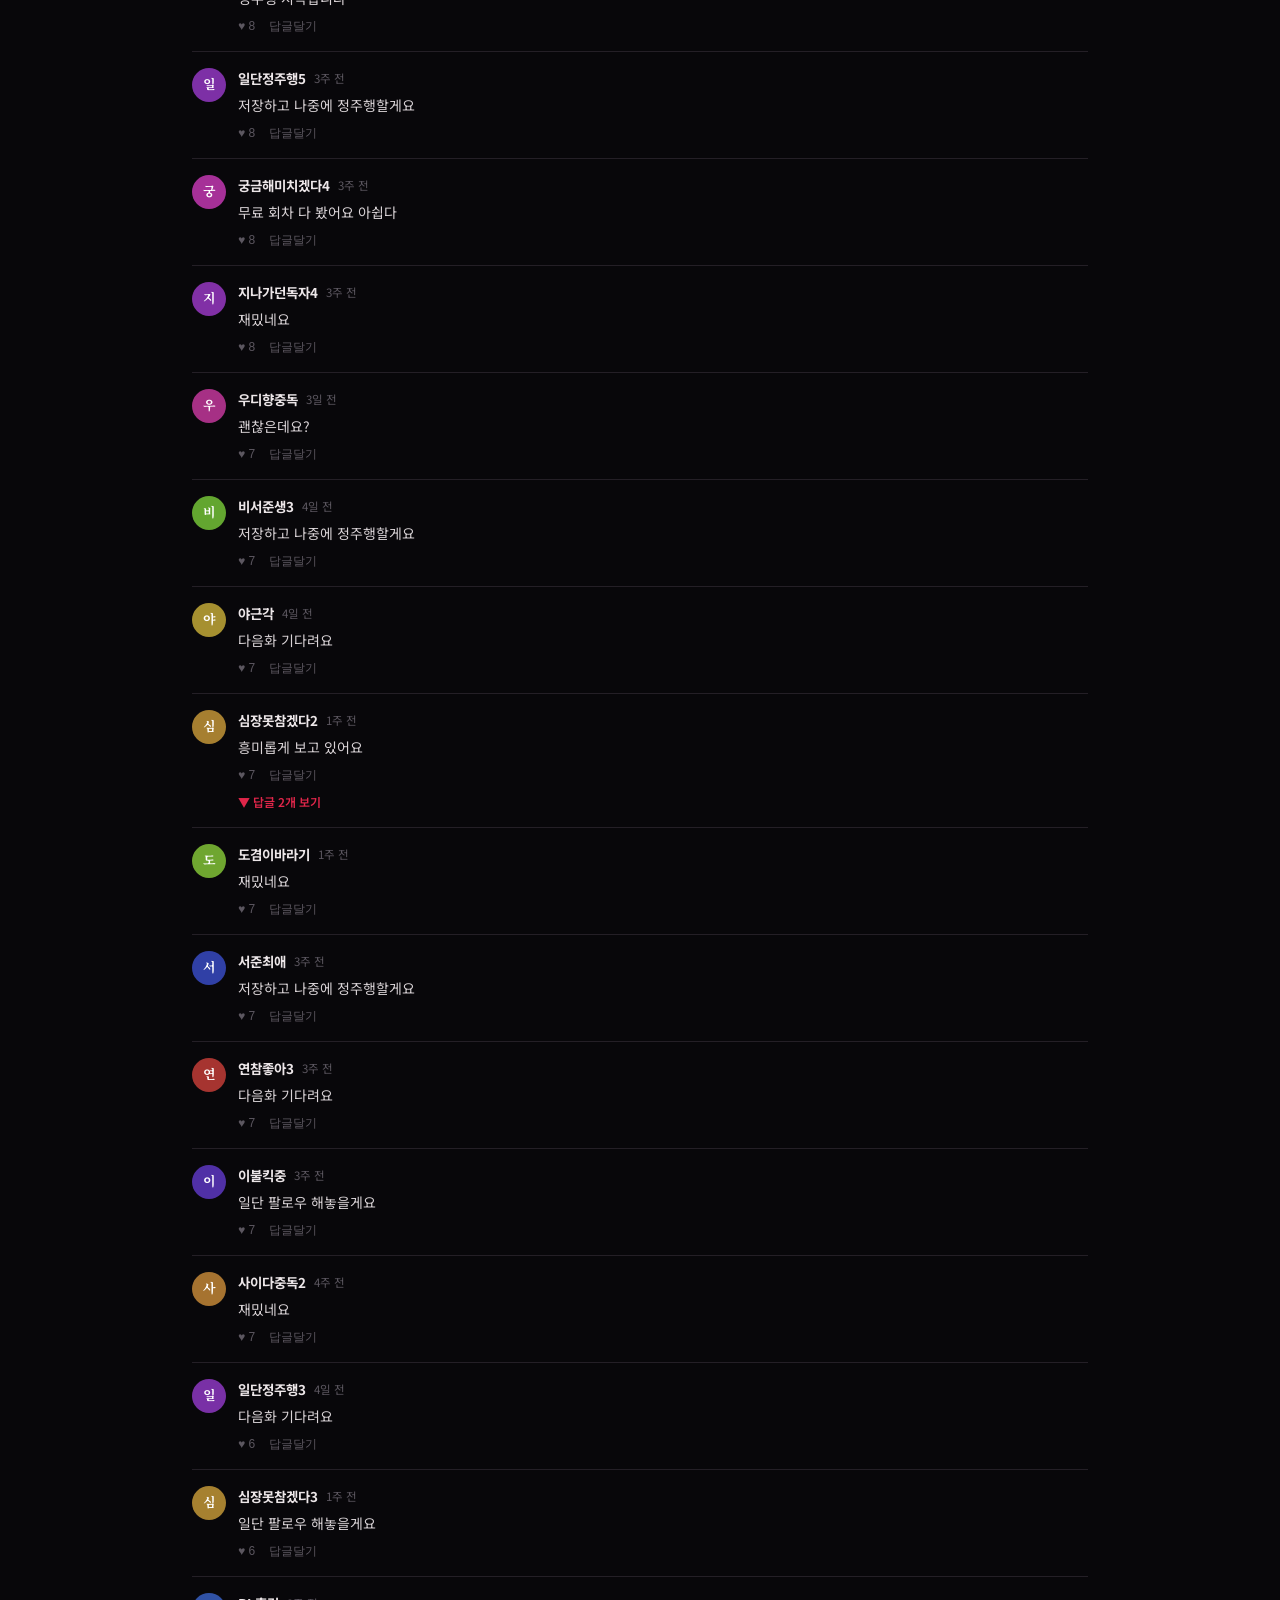
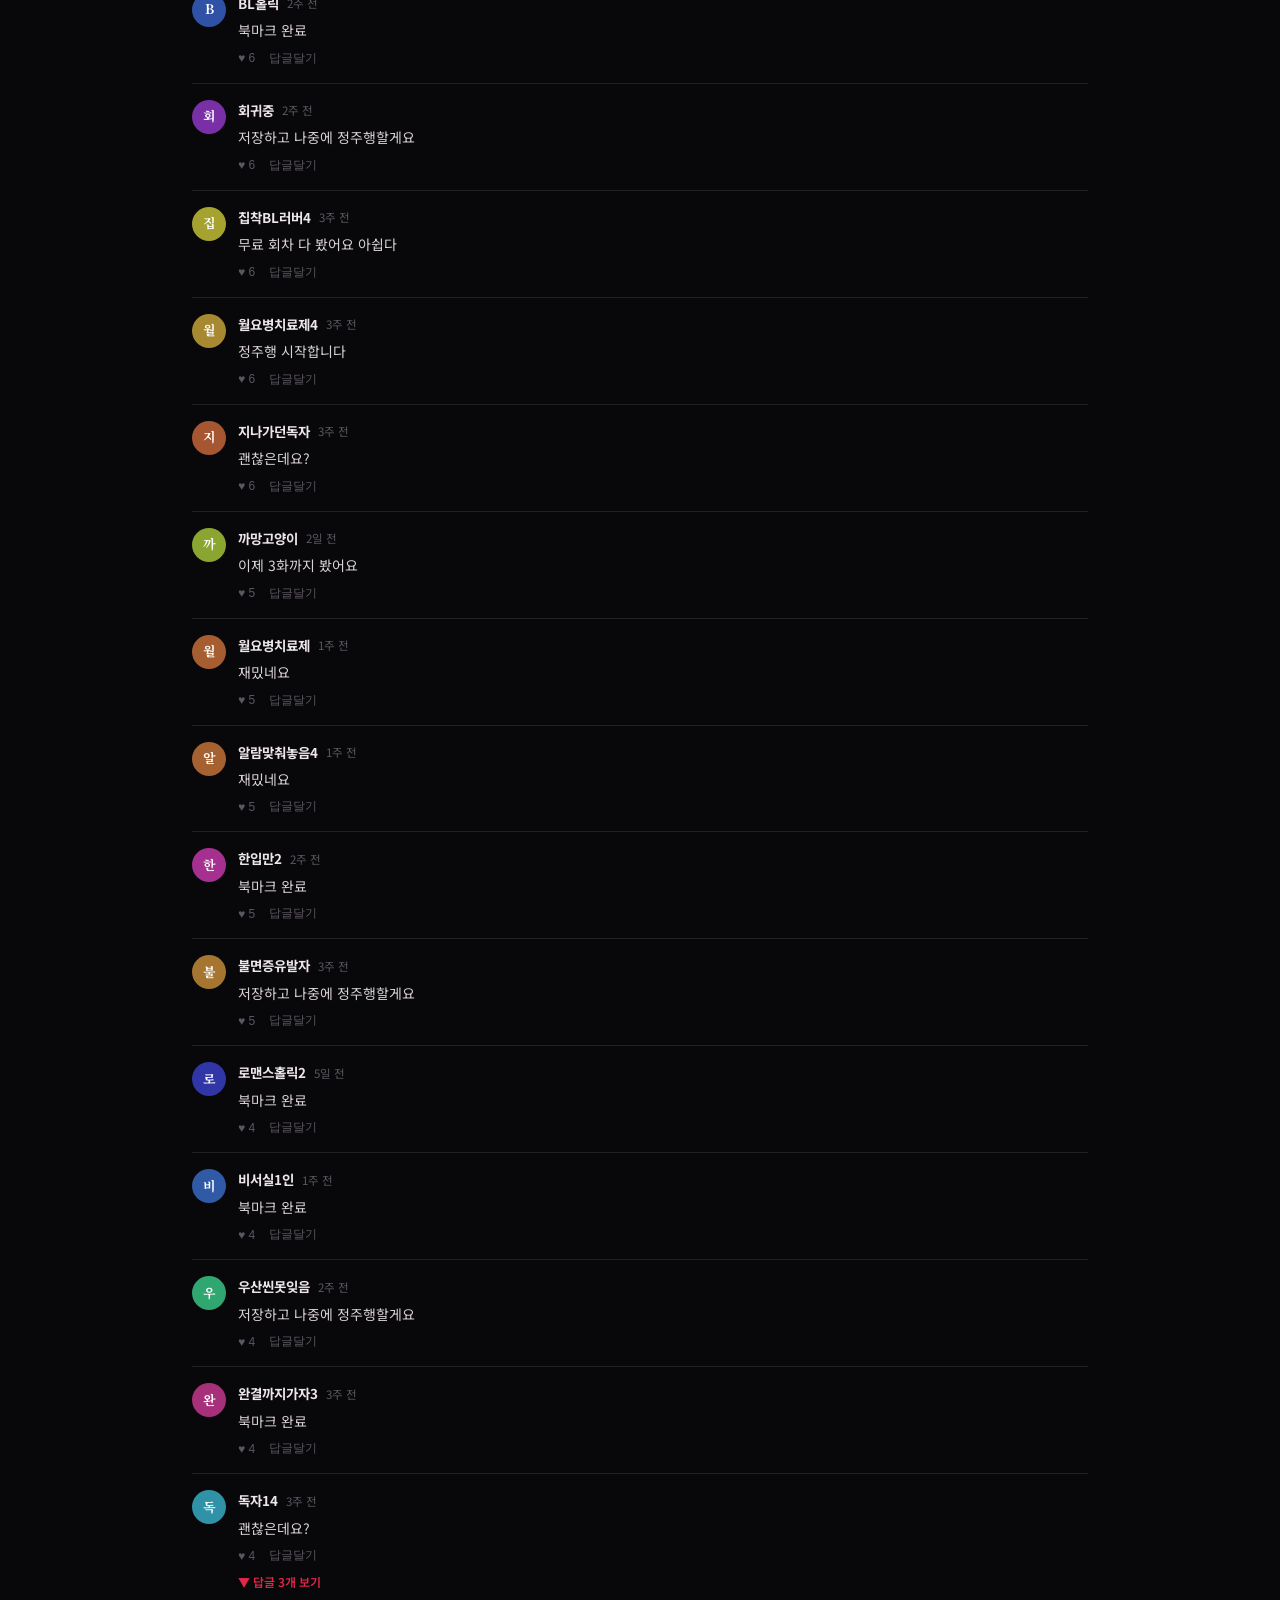
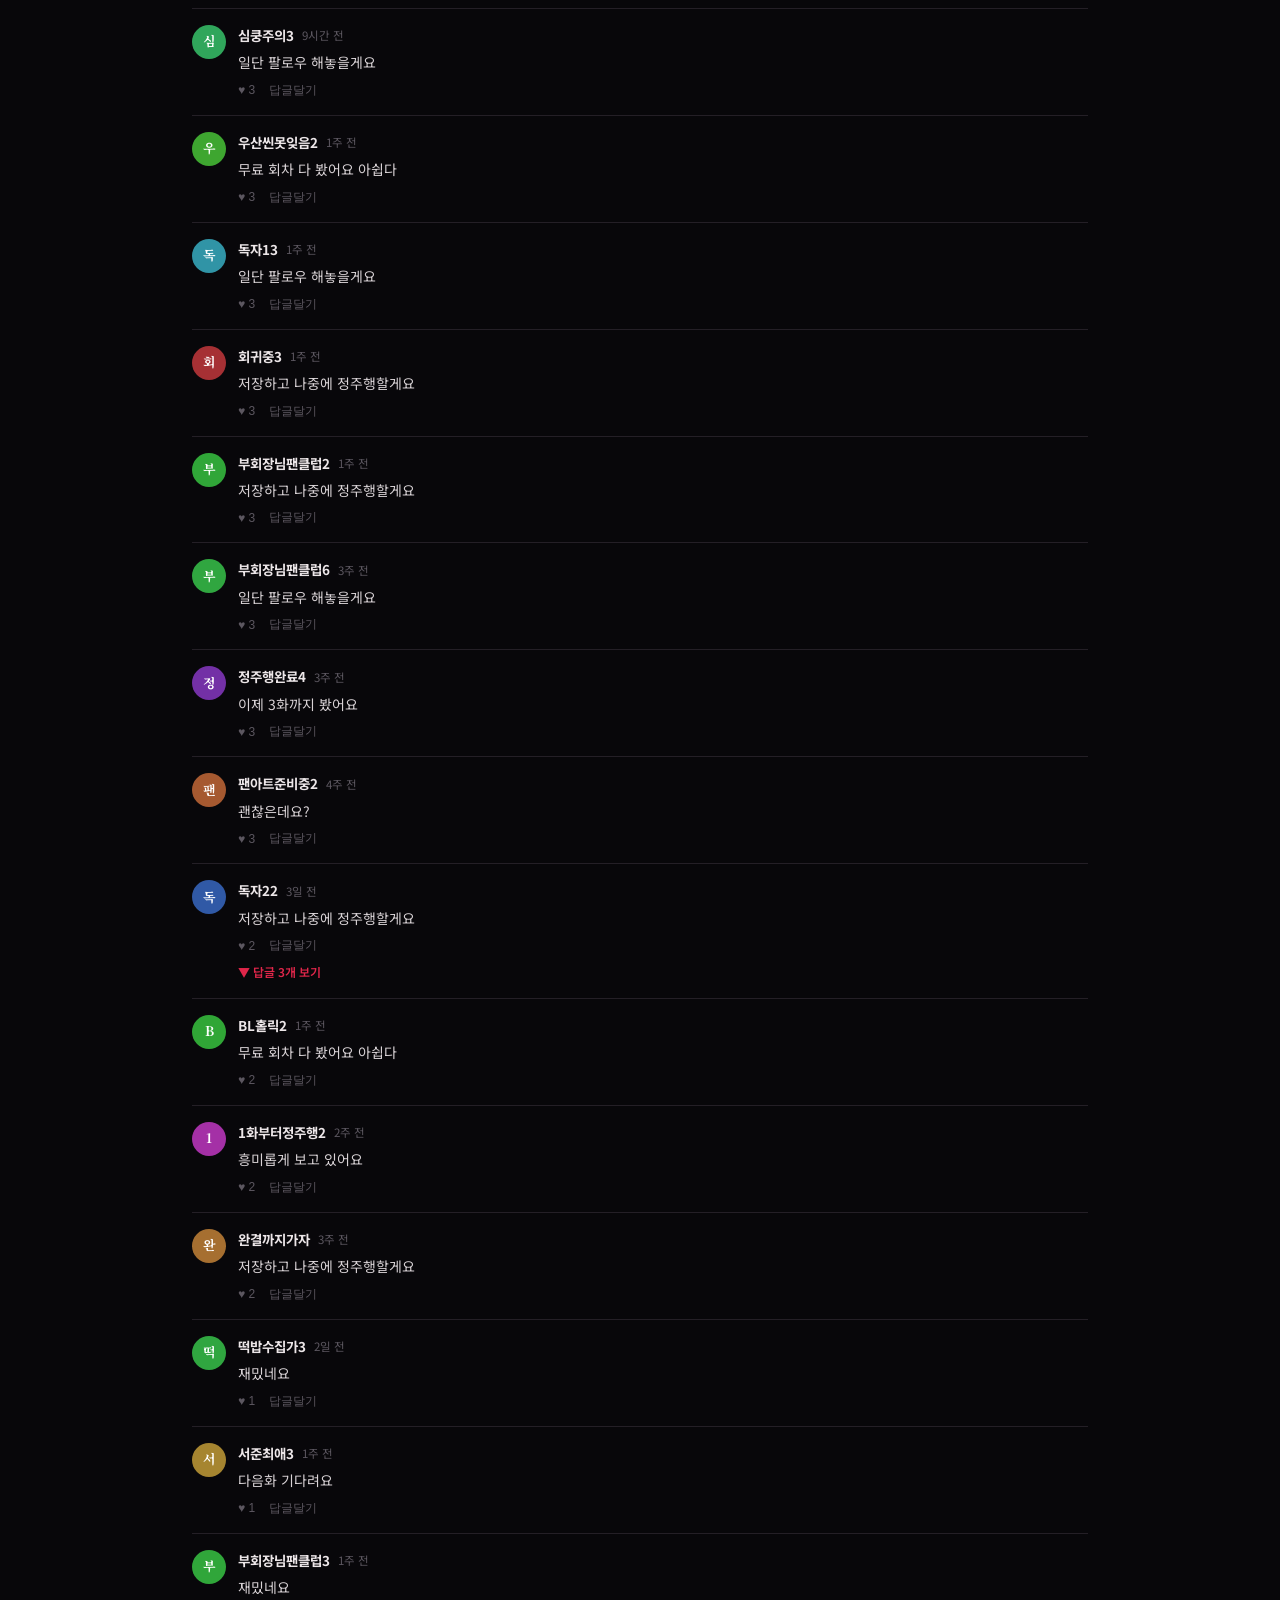
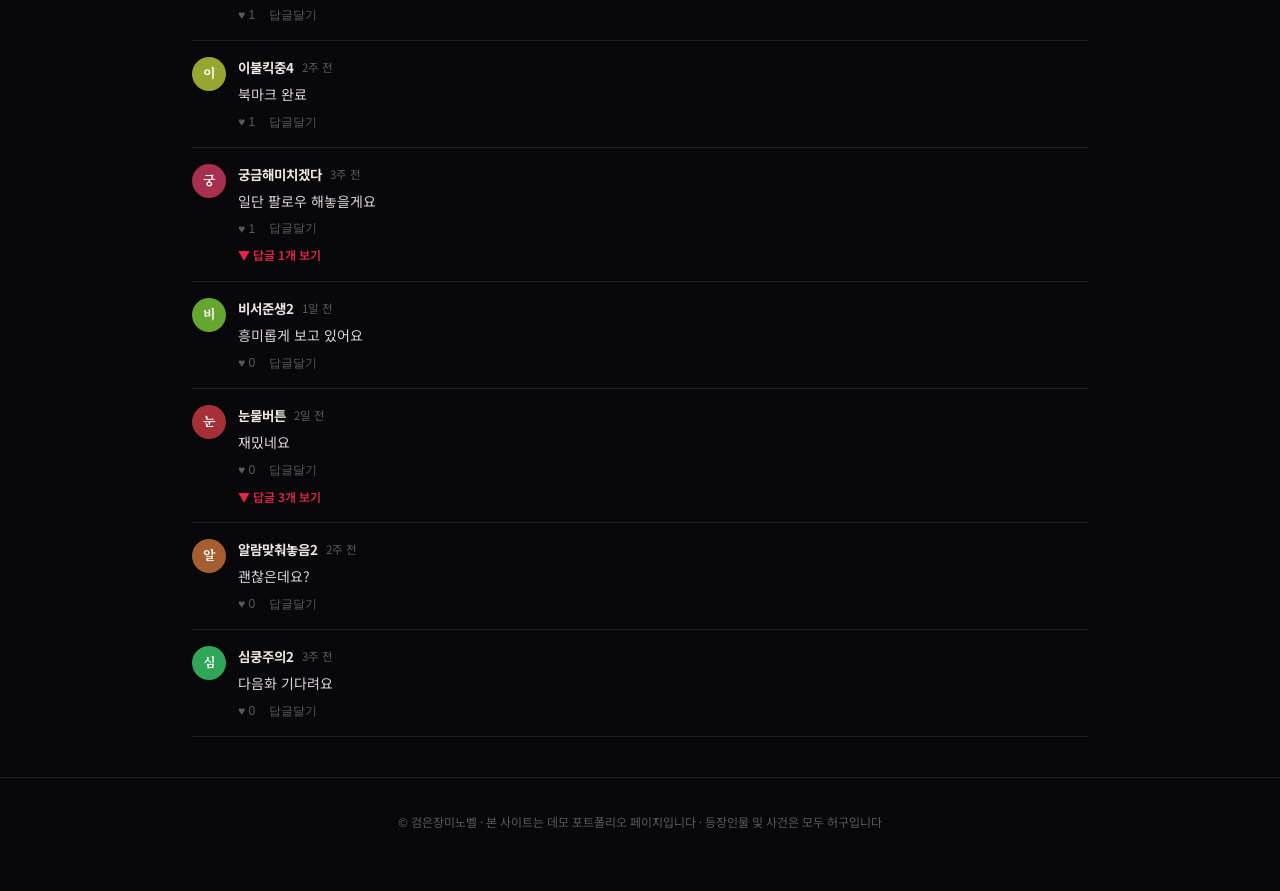
==== commit 285ff9be: "Add files via upload" ====
--- a/index.html
+++ b/index.html
@@ -14,7 +14,7 @@
   <nav>
     <a href="#chapters">회차</a>
     <a href="#" onclick="return false;">작가의 말</a>
-    <a href="#" onclick="return false;">리뷰</a>
+    <a href="#reviews">리뷰</a>
   </nav>
 </div>
 
@@ -78,8 +78,28 @@
   <div class="pagination" id="pagination"></div>
 </section>
 
+<section class="reviews-section" id="reviews">
+  <div class="thorn-divider" style="margin-bottom:40px;">
+    <span class="line"></span>
+    <svg width="22" height="14" viewBox="0 0 22 14" fill="none"><path d="M1 7C5 2 9 12 13 7C15 4.5 17 4.5 21 7" stroke="currentColor" stroke-width="1.3"/><path d="M6 5L7.6 2.2M11 9.5L12.4 12.2M16 5.3L17.4 2.6" stroke="currentColor" stroke-width="1.1"/></svg>
+    <span class="line"></span>
+  </div>
+  <div class="reviews-inner">
+    <div class="chapters-head">
+      <h2>리뷰 &amp; 감상</h2>
+      <span class="count">로그인 없이 누구나 남길 수 있어요</span>
+    </div>
+    <div id="reviewRoot"></div>
+  </div>
+</section>
+
+<script src="comments.js"></script>
+<script>
+  initCommentSection('reviewRoot', { seed: 20260106, count: 100, epLabel: '이 소설' });
+</script>
+
 <footer>
-  © 검은장미노벨 · 등장인물 및 사건은 모두 허구입니다
+  © 검은장미노벨 · 본 사이트는 데모 포트폴리오 페이지입니다 · 등장인물 및 사건은 모두 허구입니다
 </footer>
 
 <script>
--- a/style.css
+++ b/style.css
@@ -259,6 +259,84 @@
 }
 .locked-cta-inner strong{color:var(--red-bright); font-weight:700;}
 
+/* ---------- 댓글 위젯 ---------- */
+.cmt-newform{
+  border:1px solid var(--black-line); border-radius:5px; padding:16px;
+  margin-bottom:26px; background:var(--black-elevated);
+}
+.cmt-newform input, .cmt-newform textarea, .cmt-reply-form input, .cmt-reply-form textarea{
+  width:100%; background:var(--black-deep); border:1px solid var(--black-line);
+  color:var(--text); border-radius:3px; padding:9px 12px; font-family:var(--sans);
+  font-size:13.5px; margin-bottom:8px; resize:vertical;
+}
+.cmt-newform textarea{min-height:64px;}
+.cmt-reply-form{margin-top:10px; padding:10px; border-left:2px solid var(--black-line);}
+.cmt-reply-form textarea{min-height:48px;}
+
+.cmt-toolbar{
+  display:flex; align-items:center; justify-content:space-between;
+  margin-bottom:16px; padding-bottom:12px; border-bottom:1px solid var(--black-line);
+}
+.cmt-count{font-size:13px; color:var(--text-dim); font-weight:600;}
+.cmt-sort{display:flex; gap:4px;}
+.cmt-sort button{
+  background:transparent; border:1px solid var(--black-line); color:var(--text-faint);
+  font-size:12px; padding:6px 12px; border-radius:3px; cursor:pointer;
+}
+.cmt-sort button.active{background:var(--red-deep); border-color:var(--red-deep); color:#fff; font-weight:700;}
+
+.cmt-best-block{
+  border:1px solid var(--red-deep); border-radius:5px; padding:6px 14px;
+  background:linear-gradient(135deg, rgba(179,18,46,0.06), transparent);
+  margin-bottom:8px;
+}
+.cmt-divider{height:1px; background:var(--black-line); margin:22px 0;}
+
+.cmt-item{display:flex; gap:12px; padding:16px 0; border-bottom:1px solid var(--black-line);}
+.cmt-best-block .cmt-item:last-child{border-bottom:none;}
+.cmt-reply{padding:12px 0; border-bottom:none;}
+.cmt-avatar{
+  flex:0 0 34px; width:34px; height:34px; border-radius:50%;
+  display:flex; align-items:center; justify-content:center;
+  color:#fff; font-weight:700; font-size:13px; font-family:var(--serif);
+}
+.cmt-body{flex:1; min-width:0;}
+.cmt-head{display:flex; align-items:center; gap:8px; margin-bottom:5px; flex-wrap:wrap;}
+.cmt-name{font-size:13.5px; font-weight:700; color:var(--text);}
+.cmt-date{font-size:11.5px; color:var(--text-faint);}
+.cmt-best-badge{
+  font-size:10px; font-weight:800; letter-spacing:0.03em; color:#fff;
+  background:var(--red); padding:2px 6px; border-radius:2px;
+}
+.cmt-text{font-size:14px; color:#d9d3d6; line-height:1.6; margin-bottom:8px; word-break:break-word;}
+.cmt-actions{display:flex; gap:14px;}
+.cmt-like, .cmt-reply-btn{
+  background:none; border:none; color:var(--text-faint); font-size:12px;
+  cursor:pointer; padding:0;
+}
+.cmt-like:hover{color:var(--red-bright);}
+.cmt-reply-btn:hover{color:var(--text);}
+.cmt-replies-toggle{
+  font-size:12px; color:var(--red-bright); cursor:pointer; margin-top:8px; font-weight:600;
+}
+.cmt-replies{margin-top:6px; padding-left:20px; border-left:1px solid var(--black-line);}
+
+/* ---------- 리뷰 섹션 ---------- */
+.reviews-section{
+  max-width:960px; margin:0 auto; padding:0 32px 20px;
+}
+.reviews-inner{padding-bottom:20px;}
+.reviews-inner iframe{color-scheme:normal;}
+
+/* ---------- 챕터 페이지 내 댓글 ---------- */
+.comments-block{
+  max-width:720px; margin:0 auto; padding:0 28px 90px;
+}
+.comments-block .thorn-divider{max-width:none; padding:0; margin-bottom:32px;}
+.comments-block h3{
+  font-family:var(--serif); font-weight:600; font-size:18px; margin:0 0 18px;
+}
+
 /* ---------- 푸터 ---------- */
 footer{
   border-top:1px solid var(--black-line);
